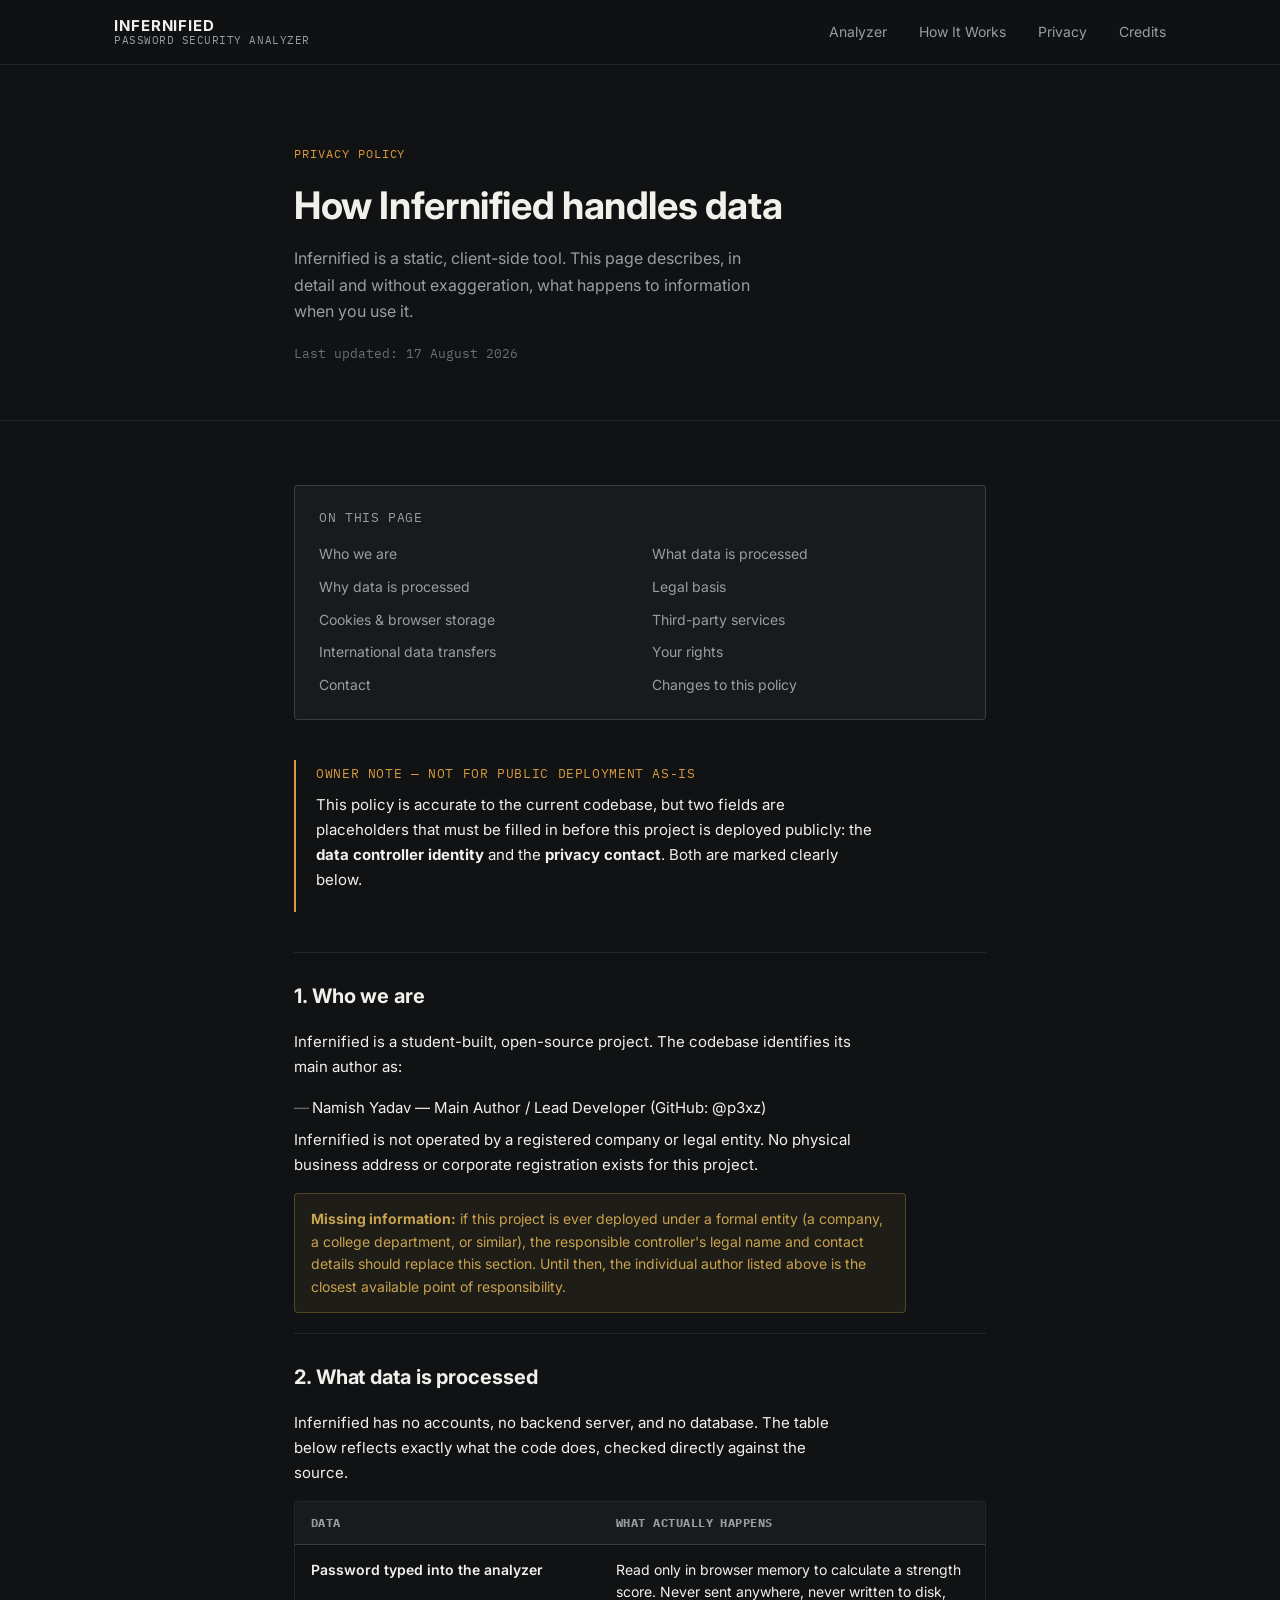
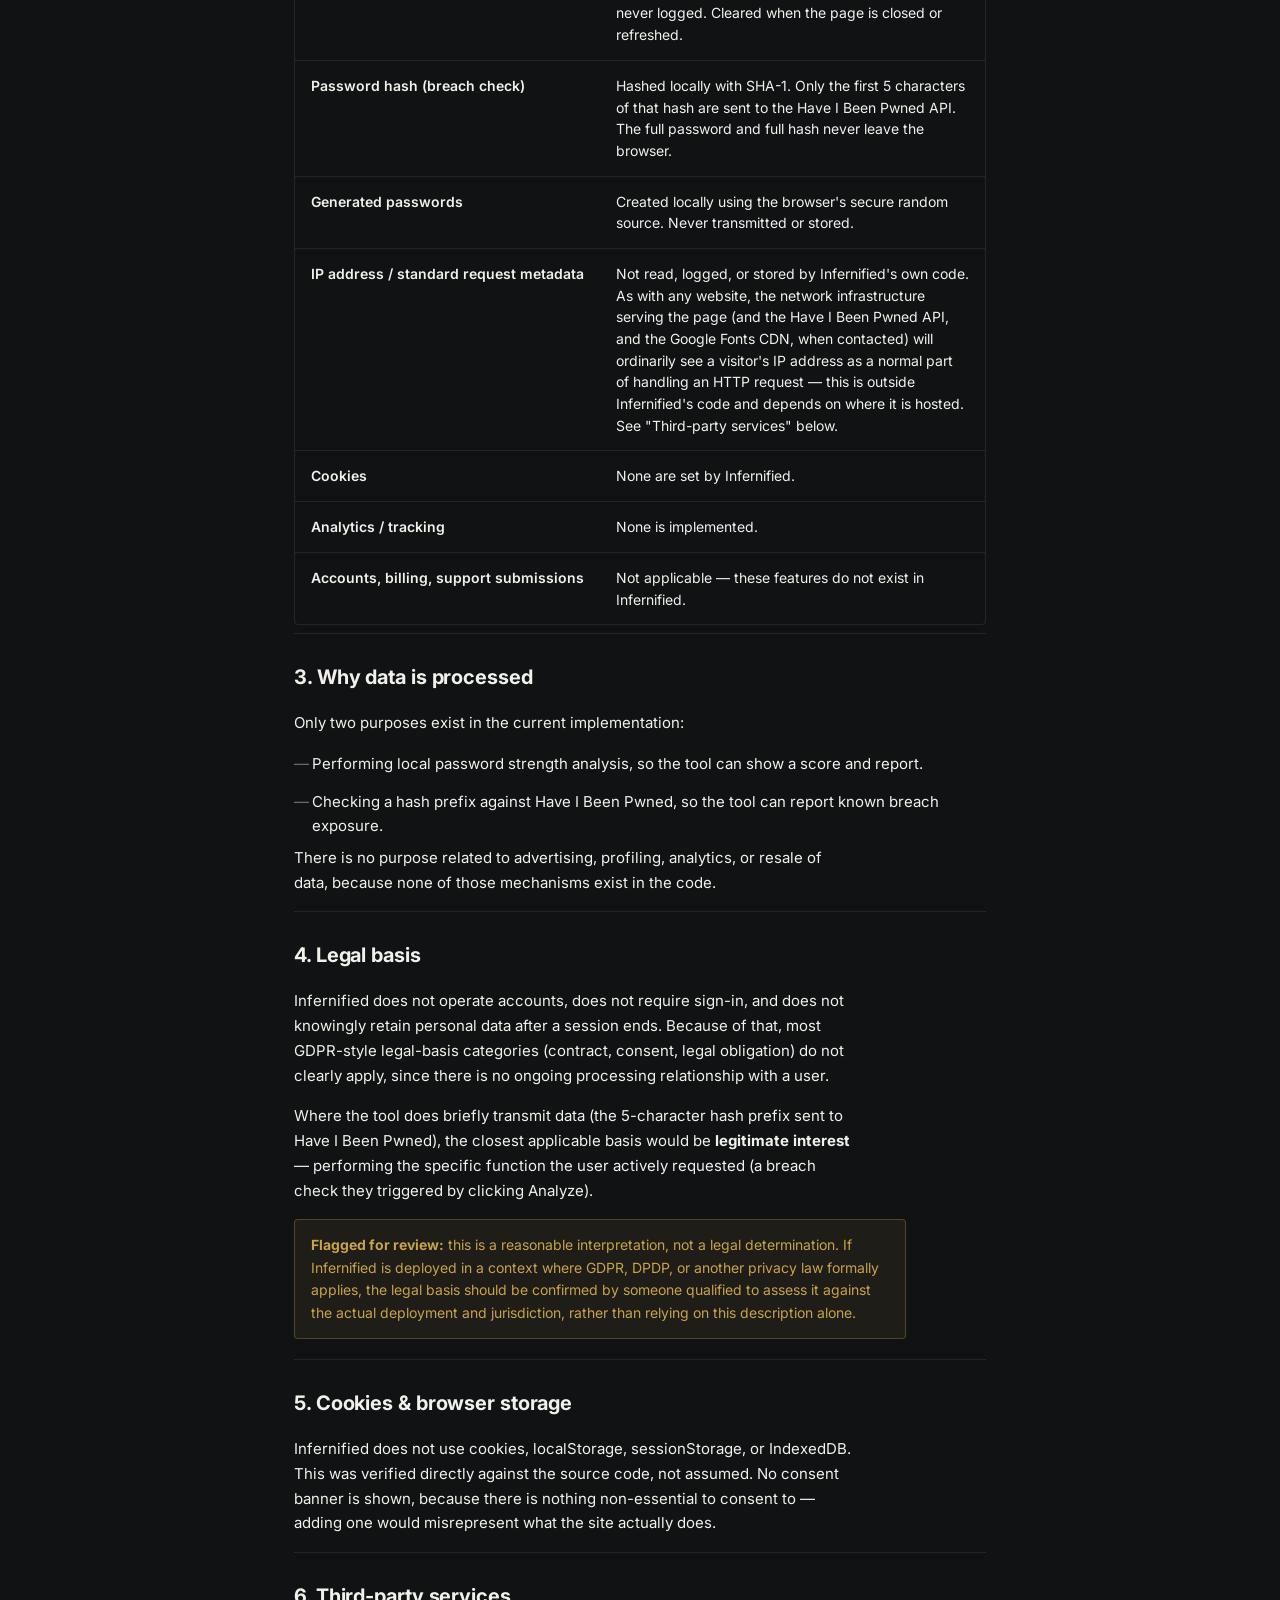
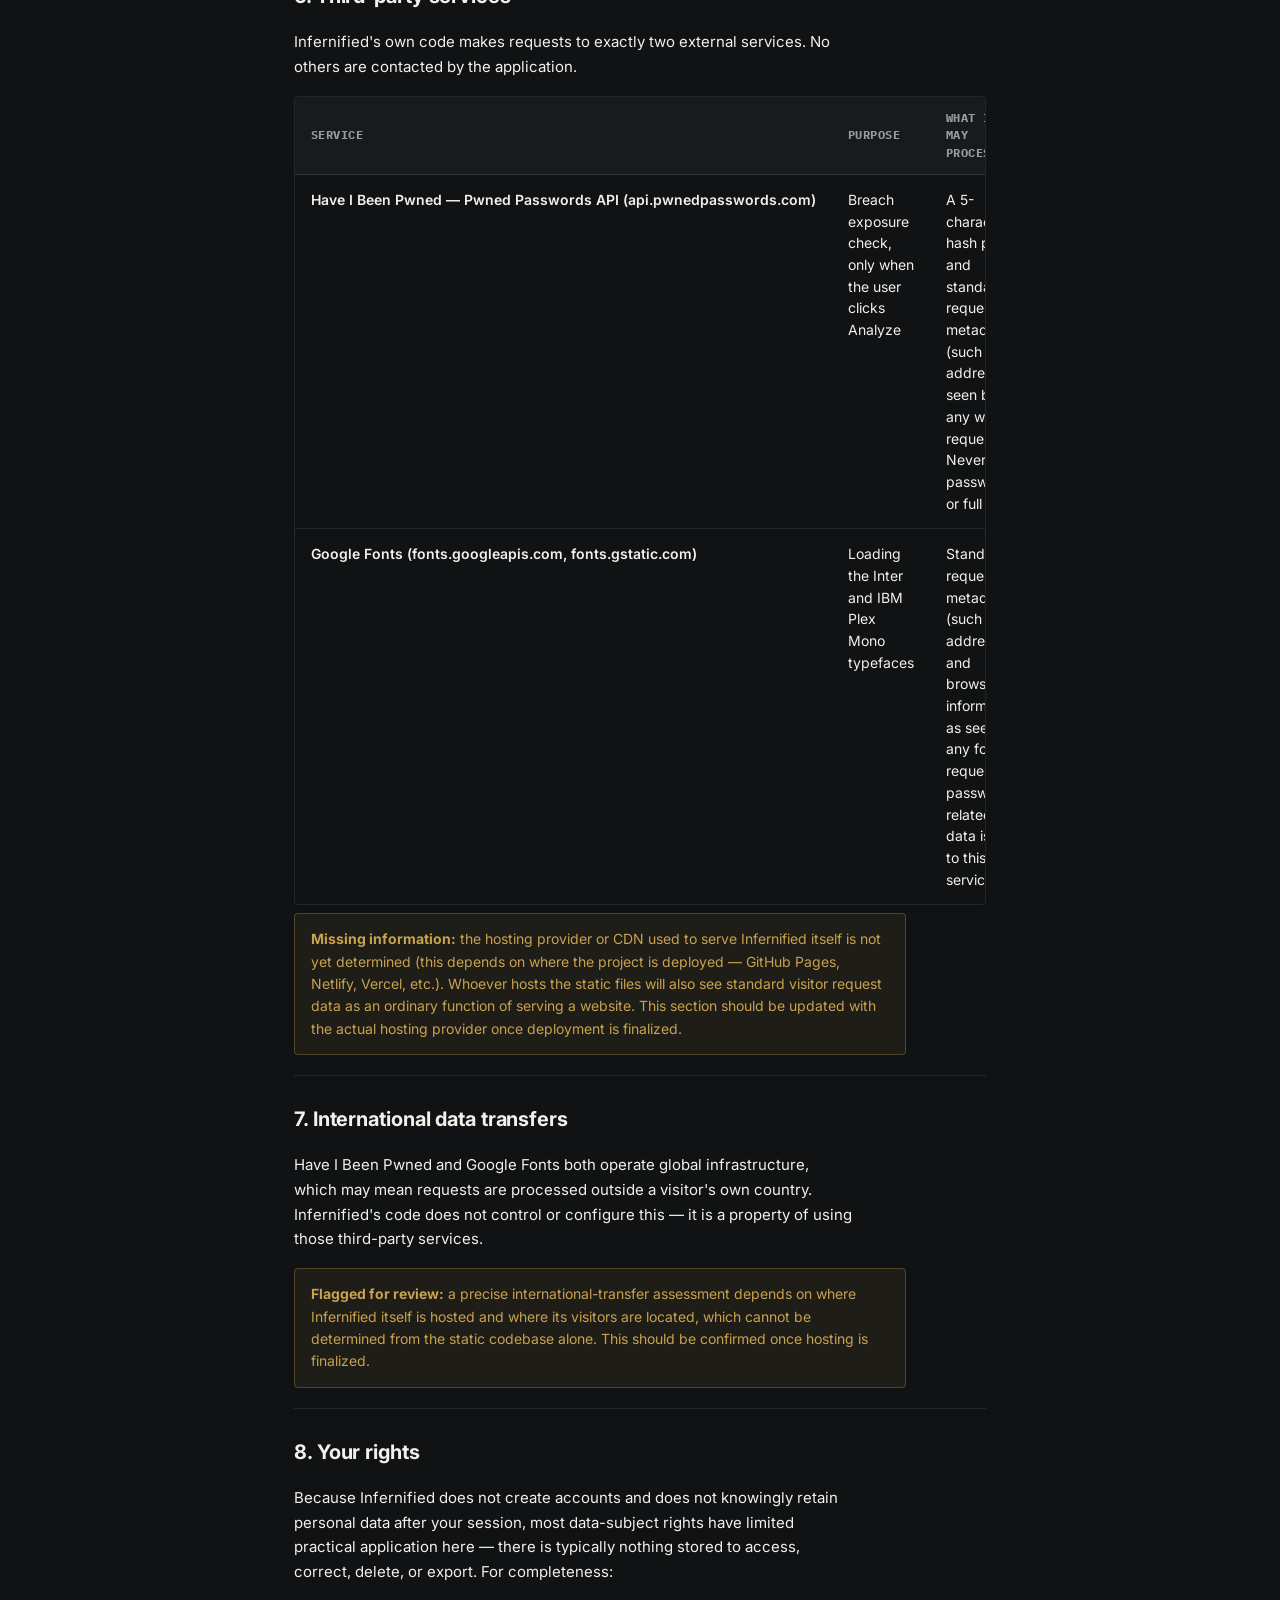
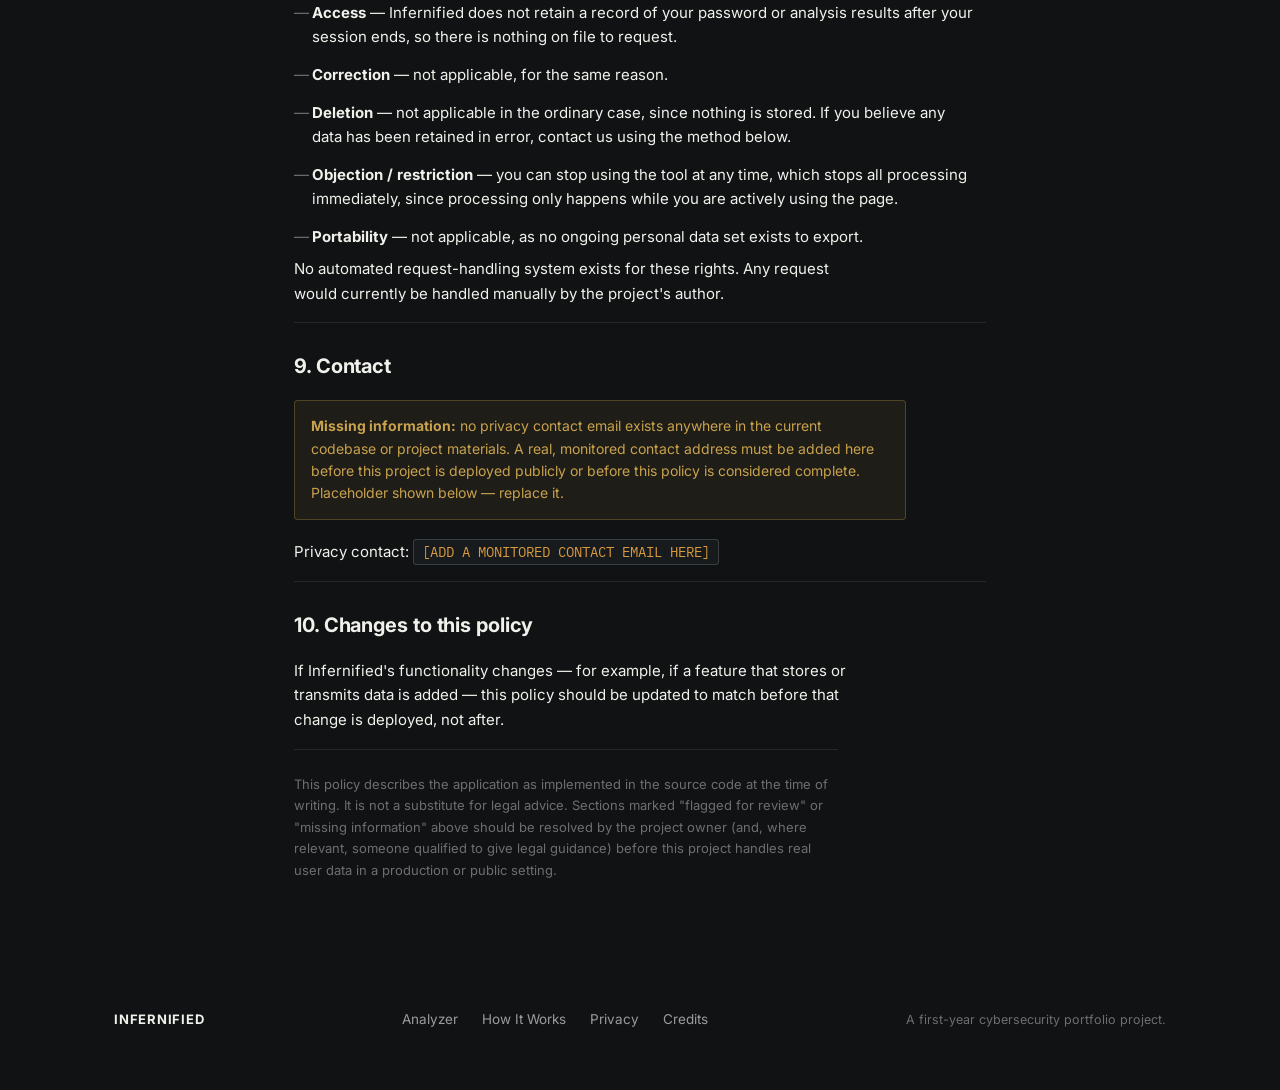
==== privacy.html @ 9aa8f31f "first commit" ====
<!DOCTYPE html>
<html lang="en">
<head>
<meta charset="UTF-8" />
<meta name="viewport" content="width=device-width, initial-scale=1.0" />
<title>Privacy Policy of Infernified</title>
<meta name="description" content="Infernified's privacy policy: what data is processed, what isn't, and why." />
<link rel="preconnect" href="https://fonts.googleapis.com">
<link rel="preconnect" href="https://fonts.gstatic.com" crossorigin>
<link href="https://fonts.googleapis.com/css2?family=Inter:wght@400;500;600;700&family=IBM+Plex+Mono:wght@400;500;600&display=swap" rel="stylesheet">
<link rel="stylesheet" href="style.css" />
</head>
<body>

<a class="skip-link" href="#policy-main">Skip to content</a>

<header class="site-header">
  <div class="header-inner">
    <a href="index.html" class="wordmark">
      <span class="wordmark-name">INFERNIFIED</span>
      <span class="wordmark-label">Password Security Analyzer</span>
    </a>
    <nav class="main-nav" aria-label="Primary">
      <a href="index.html#analyzer">Analyzer</a>
      <a href="index.html#how-it-works">How It Works</a>
      <a href="privacy.html" aria-current="page">Privacy</a>
      <a href="index.html#credits">Credits</a>
    </nav>
    <button class="nav-toggle" id="navToggle" aria-expanded="false" aria-controls="mobileNav" aria-label="Open menu">
      <span></span><span></span><span></span>
    </button>
  </div>
  <nav class="mobile-nav" id="mobileNav" aria-label="Primary mobile">
    <a href="index.html#analyzer">Analyzer</a>
    <a href="index.html#how-it-works">How It Works</a>
    <a href="privacy.html" aria-current="page">Privacy</a>
    <a href="index.html#credits">Credits</a>
  </nav>
</header>

<main id="policy-main">

  <section class="policy-hero">
    <div class="policy-inner">
      <p class="eyebrow">Privacy Policy</p>
      <h1 class="policy-title">How Infernified handles data</h1>
      <p class="hero-sub">
        Infernified is a static, client-side tool. This page describes, in detail
        and without exaggeration, what happens to information when you use it.
      </p>
      <p class="policy-updated">Last updated: <span id="lastUpdated">17 August 2026</span></p>
    </div>
  </section>

  <section class="policy-section">
    <div class="policy-inner">

      <nav class="policy-toc" aria-label="On this page">
        <p class="report-label">On this page</p>
        <ol>
          <li><a href="#who-we-are">Who we are</a></li>
          <li><a href="#what-data">What data is processed</a></li>
          <li><a href="#why">Why data is processed</a></li>
          <li><a href="#legal-basis">Legal basis</a></li>
          <li><a href="#storage">Cookies &amp; browser storage</a></li>
          <li><a href="#third-parties">Third-party services</a></li>
          <li><a href="#transfers">International data transfers</a></li>
          <li><a href="#rights">Your rights</a></li>
          <li><a href="#contact">Contact</a></li>
          <li><a href="#changes">Changes to this policy</a></li>
        </ol>
      </nav>

      <div class="policy-flag">
        <p class="report-label">Owner note — not for public deployment as-is</p>
        <p class="report-text">
          This policy is accurate to the current codebase, but two fields are
          placeholders that must be filled in before this project is deployed
          publicly: the <strong>data controller identity</strong> and the
          <strong>privacy contact</strong>. Both are marked clearly below.
        </p>
      </div>

      <hr class="divider" />

      <h2 id="who-we-are">1. Who we are</h2>
      <p class="report-text">
        Infernified is a student-built, open-source project. The codebase
        identifies its main author as:
      </p>
      <ul class="privacy-list">
        <li>Namish Yadav — Main Author / Lead Developer (GitHub: <a href="https://github.com/p3xz" target="_blank" rel="noopener noreferrer">@p3xz</a>)</li>
      </ul>
      <p class="report-text">
        Infernified is not operated by a registered company or legal entity.
        No physical business address or corporate registration exists for this
        project.
      </p>
      <p class="policy-placeholder">
        <strong>Missing information:</strong> if this project is ever deployed
        under a formal entity (a company, a college department, or similar),
        the responsible controller's legal name and contact details should
        replace this section. Until then, the individual author listed above
        is the closest available point of responsibility.
      </p>

      <hr class="divider" />

      <h2 id="what-data">2. What data is processed</h2>
      <p class="report-text">
        Infernified has no accounts, no backend server, and no database. The
        table below reflects exactly what the code does, checked directly
        against the source.
      </p>

      <div class="policy-table-wrap">
        <table class="policy-table">
          <thead>
            <tr>
              <th>Data</th>
              <th>What actually happens</th>
            </tr>
          </thead>
          <tbody>
            <tr>
              <td>Password typed into the analyzer</td>
              <td>Read only in browser memory to calculate a strength score. Never sent anywhere, never written to disk, never logged. Cleared when the page is closed or refreshed.</td>
            </tr>
            <tr>
              <td>Password hash (breach check)</td>
              <td>Hashed locally with SHA-1. Only the first 5 characters of that hash are sent to the Have I Been Pwned API. The full password and full hash never leave the browser.</td>
            </tr>
            <tr>
              <td>Generated passwords</td>
              <td>Created locally using the browser's secure random source. Never transmitted or stored.</td>
            </tr>
            <tr>
              <td>IP address / standard request metadata</td>
              <td>Not read, logged, or stored by Infernified's own code. As with any website, the network infrastructure serving the page (and the Have I Been Pwned API, and the Google Fonts CDN, when contacted) will ordinarily see a visitor's IP address as a normal part of handling an HTTP request — this is outside Infernified's code and depends on where it is hosted. See "Third-party services" below.</td>
            </tr>
            <tr>
              <td>Cookies</td>
              <td>None are set by Infernified.</td>
            </tr>
            <tr>
              <td>Analytics / tracking</td>
              <td>None is implemented.</td>
            </tr>
            <tr>
              <td>Accounts, billing, support submissions</td>
              <td>Not applicable — these features do not exist in Infernified.</td>
            </tr>
          </tbody>
        </table>
      </div>

      <hr class="divider" />

      <h2 id="why">3. Why data is processed</h2>
      <p class="report-text">
        Only two purposes exist in the current implementation:
      </p>
      <ul class="privacy-list">
        <li>Performing local password strength analysis, so the tool can show a score and report.</li>
        <li>Checking a hash prefix against Have I Been Pwned, so the tool can report known breach exposure.</li>
      </ul>
      <p class="report-text">
        There is no purpose related to advertising, profiling, analytics, or
        resale of data, because none of those mechanisms exist in the code.
      </p>

      <hr class="divider" />

      <h2 id="legal-basis">4. Legal basis</h2>
      <p class="report-text">
        Infernified does not operate accounts, does not require sign-in, and
        does not knowingly retain personal data after a session ends. Because
        of that, most GDPR-style legal-basis categories (contract, consent,
        legal obligation) do not clearly apply, since there is no ongoing
        processing relationship with a user.
      </p>
      <p class="report-text">
        Where the tool does briefly transmit data (the 5-character hash
        prefix sent to Have I Been Pwned), the closest applicable basis would
        be <strong>legitimate interest</strong> — performing the specific
        function the user actively requested (a breach check they triggered
        by clicking Analyze).
      </p>
      <p class="policy-placeholder">
        <strong>Flagged for review:</strong> this is a reasonable
        interpretation, not a legal determination. If Infernified is deployed
        in a context where GDPR, DPDP, or another privacy law formally
        applies, the legal basis should be confirmed by someone qualified to
        assess it against the actual deployment and jurisdiction, rather than
        relying on this description alone.
      </p>

      <hr class="divider" />

      <h2 id="storage">5. Cookies &amp; browser storage</h2>
      <p class="report-text">
        Infernified does not use cookies, localStorage, sessionStorage, or
        IndexedDB. This was verified directly against the source code, not
        assumed. No consent banner is shown, because there is nothing
        non-essential to consent to — adding one would misrepresent what the
        site actually does.
      </p>

      <hr class="divider" />

      <h2 id="third-parties">6. Third-party services</h2>
      <p class="report-text">
        Infernified's own code makes requests to exactly two external
        services. No others are contacted by the application.
      </p>

      <div class="policy-table-wrap">
        <table class="policy-table">
          <thead>
            <tr>
              <th>Service</th>
              <th>Purpose</th>
              <th>What it may process</th>
            </tr>
          </thead>
          <tbody>
            <tr>
              <td>Have I Been Pwned — Pwned Passwords API (api.pwnedpasswords.com)</td>
              <td>Breach exposure check, only when the user clicks Analyze</td>
              <td>A 5-character hash prefix, and standard request metadata (such as IP address) as seen by any web request. Never the password or full hash.</td>
            </tr>
            <tr>
              <td>Google Fonts (fonts.googleapis.com, fonts.gstatic.com)</td>
              <td>Loading the Inter and IBM Plex Mono typefaces</td>
              <td>Standard request metadata (such as IP address and browser information) as seen by any font file request. No password-related data is sent to this service.</td>
            </tr>
          </tbody>
        </table>
      </div>

      <p class="policy-placeholder">
        <strong>Missing information:</strong> the hosting provider or CDN used
        to serve Infernified itself is not yet determined (this depends on
        where the project is deployed — GitHub Pages, Netlify, Vercel, etc.).
        Whoever hosts the static files will also see standard visitor request
        data as an ordinary function of serving a website. This section
        should be updated with the actual hosting provider once deployment is
        finalized.
      </p>

      <hr class="divider" />

      <h2 id="transfers">7. International data transfers</h2>
      <p class="report-text">
        Have I Been Pwned and Google Fonts both operate global infrastructure,
        which may mean requests are processed outside a visitor's own
        country. Infernified's code does not control or configure this — it
        is a property of using those third-party services.
      </p>
      <p class="policy-placeholder">
        <strong>Flagged for review:</strong> a precise international-transfer
        assessment depends on where Infernified itself is hosted and where
        its visitors are located, which cannot be determined from the static
        codebase alone. This should be confirmed once hosting is finalized.
      </p>

      <hr class="divider" />

      <h2 id="rights">8. Your rights</h2>
      <p class="report-text">
        Because Infernified does not create accounts and does not knowingly
        retain personal data after your session, most data-subject rights
        have limited practical application here — there is typically nothing
        stored to access, correct, delete, or export. For completeness:
      </p>
      <ul class="privacy-list">
        <li><strong>Access</strong> — Infernified does not retain a record of your password or analysis results after your session ends, so there is nothing on file to request.</li>
        <li><strong>Correction</strong> — not applicable, for the same reason.</li>
        <li><strong>Deletion</strong> — not applicable in the ordinary case, since nothing is stored. If you believe any data has been retained in error, contact us using the method below.</li>
        <li><strong>Objection / restriction</strong> — you can stop using the tool at any time, which stops all processing immediately, since processing only happens while you are actively using the page.</li>
        <li><strong>Portability</strong> — not applicable, as no ongoing personal data set exists to export.</li>
      </ul>
      <p class="report-text">
        No automated request-handling system exists for these rights. Any
        request would currently be handled manually by the project's author.
      </p>

      <hr class="divider" />

      <h2 id="contact">9. Contact</h2>
      <p class="policy-placeholder">
        <strong>Missing information:</strong> no privacy contact email exists
        anywhere in the current codebase or project materials. A real,
        monitored contact address must be added here before this project is
        deployed publicly or before this policy is considered complete.
        Placeholder shown below — replace it.
      </p>
      <p class="report-text policy-contact-placeholder">
        Privacy contact: <code>[ADD A MONITORED CONTACT EMAIL HERE]</code>
      </p>

      <hr class="divider" />

      <h2 id="changes">10. Changes to this policy</h2>
      <p class="report-text">
        If Infernified's functionality changes — for example, if a feature
        that stores or transmits data is added — this policy should be
        updated to match before that change is deployed, not after.
      </p>

      <p class="disclaimer">
        This policy describes the application as implemented in the source
        code at the time of writing. It is not a substitute for legal advice.
        Sections marked "flagged for review" or "missing information" above
        should be resolved by the project owner (and, where relevant, someone
        qualified to give legal guidance) before this project handles real
        user data in a production or public setting.
      </p>

    </div>
  </section>

</main>

<footer class="site-footer">
  <div class="footer-inner">
    <span class="wordmark-name wordmark-name--small">INFERNIFIED</span>
    <nav class="footer-nav" aria-label="Footer">
      <a href="index.html#analyzer">Analyzer</a>
      <a href="index.html#how-it-works">How It Works</a>
      <a href="privacy.html">Privacy</a>
      <a href="index.html#credits">Credits</a>
    </nav>
    <p class="footer-note">A first-year cybersecurity portfolio project.</p>
  </div>
</footer>

<script>
  // Mobile nav toggle only — privacy.html doesn't use the analyzer/generator logic.
  (function () {
    var navToggle = document.getElementById('navToggle');
    var mobileNav = document.getElementById('mobileNav');
    if (!navToggle || !mobileNav) return;

    navToggle.addEventListener('click', function () {
      var isOpen = mobileNav.classList.toggle('open');
      navToggle.setAttribute('aria-expanded', String(isOpen));
    });

    mobileNav.querySelectorAll('a').forEach(function (link) {
      link.addEventListener('click', function () {
        mobileNav.classList.remove('open');
        navToggle.setAttribute('aria-expanded', 'false');
      });
    });
  }());
</script>
</body>
</html>
---- style.css ----
/* ==========================================================
   INFERNIFIED — Design Tokens
   ========================================================== */

:root {
  --bg: #101214;
  --surface: #181B1E;
  --surface-raised: #1D2023;
  --text-primary: #F1F1EC;
  --text-secondary: #9A9D9F;
  --text-tertiary: #6C6F71;
  --accent: #D99A3D;
  --accent-blue: #5D7FA3;
  --border: rgba(241, 241, 236, 0.09);
  --border-strong: rgba(241, 241, 236, 0.16);

  --state-danger: #C4674B;
  --state-caution: #C9A24D;
  --state-neutral: #7C9A87;

  --font-ui: 'Inter', -apple-system, BlinkMacSystemFont, 'Segoe UI', sans-serif;
  --font-mono: 'IBM Plex Mono', 'SFMono-Regular', Consolas, monospace;

  --max-width: 1180px;
  --edge: clamp(20px, 5vw, 64px);

  --ease: cubic-bezier(0.2, 0.6, 0.2, 1);
}

@media (prefers-reduced-motion: reduce) {
  * {
    animation-duration: 0.001ms !important;
    animation-iteration-count: 1 !important;
    transition-duration: 0.001ms !important;
    scroll-behavior: auto !important;
  }
}

/* ==========================================================
   Reset
   ========================================================== */

*, *::before, *::after { box-sizing: border-box; }

html {
  scroll-behavior: smooth;
  scroll-padding-top: 88px;
}

body {
  margin: 0;
  background: var(--bg);
  color: var(--text-primary);
  font-family: var(--font-ui);
  font-size: 16px;
  line-height: 1.55;
  -webkit-font-smoothing: antialiased;
  text-rendering: optimizeLegibility;
}

img { max-width: 100%; display: block; }
a { color: inherit; text-decoration: none; }
button { font-family: inherit; cursor: pointer; }
input { font-family: inherit; }
ul, ol, dl { margin: 0; padding: 0; }
h1, h2, h3, p { margin: 0; }

.visually-hidden {
  position: absolute;
  width: 1px; height: 1px;
  padding: 0; margin: -1px;
  overflow: hidden;
  clip: rect(0,0,0,0);
  white-space: nowrap; border: 0;
}

.skip-link {
  position: absolute;
  top: -48px; left: 12px;
  background: var(--accent);
  color: #101214;
  padding: 10px 16px;
  border-radius: 4px;
  font-weight: 600;
  z-index: 200;
  transition: top 0.2s var(--ease);
}
.skip-link:focus { top: 12px; }

:focus-visible {
  outline: 2px solid var(--accent);
  outline-offset: 3px;
  border-radius: 2px;
}

/* ==========================================================
   Header
   ========================================================== */

.site-header {
  position: sticky;
  top: 0;
  z-index: 100;
  background: rgba(16, 18, 20, 0.88);
  backdrop-filter: blur(10px);
  border-bottom: 1px solid var(--border);
}

.header-inner {
  max-width: var(--max-width);
  margin: 0 auto;
  padding: 18px var(--edge);
  display: flex;
  align-items: center;
  justify-content: space-between;
  gap: 24px;
}

.wordmark {
  display: flex;
  flex-direction: column;
  gap: 2px;
  line-height: 1;
}

.wordmark-name {
  font-size: 15px;
  font-weight: 700;
  letter-spacing: 0.06em;
}

.wordmark-name--small { font-size: 13px; }

.wordmark-label {
  font-family: var(--font-mono);
  font-size: 10.5px;
  letter-spacing: 0.05em;
  color: var(--text-secondary);
  text-transform: uppercase;
}

.main-nav {
  display: flex;
  gap: 32px;
}

.main-nav a {
  font-size: 14px;
  color: var(--text-secondary);
  transition: color 0.15s var(--ease);
}

.main-nav a:hover,
.main-nav a:focus-visible { color: var(--text-primary); }

.nav-toggle {
  display: none;
  flex-direction: column;
  gap: 5px;
  background: none;
  border: none;
  padding: 8px;
}

.nav-toggle span {
  width: 20px; height: 1.5px;
  background: var(--text-primary);
  display: block;
}

.mobile-nav {
  display: none;
  flex-direction: column;
  padding: 8px var(--edge) 20px;
  border-top: 1px solid var(--border);
}

.mobile-nav a {
  padding: 12px 0;
  font-size: 15px;
  color: var(--text-secondary);
  border-bottom: 1px solid var(--border);
}

.mobile-nav.open { display: flex; }

/* ==========================================================
   Hero
   ========================================================== */

.hero {
  padding: clamp(48px, 8vw, 96px) 0 clamp(56px, 8vw, 96px);
  border-bottom: 1px solid var(--border);
}

.hero-inner {
  max-width: var(--max-width);
  margin: 0 auto;
  padding: 0 var(--edge);
  display: grid;
  grid-template-columns: minmax(0, 1.05fr) minmax(280px, 0.75fr);
  gap: clamp(40px, 6vw, 96px);
  align-items: start;
}

.eyebrow {
  font-family: var(--font-mono);
  font-size: 12px;
  letter-spacing: 0.08em;
  text-transform: uppercase;
  color: var(--accent);
  margin-bottom: 20px;
}

.hero-left h1 {
  font-size: clamp(30px, 4vw, 44px);
  font-weight: 700;
  line-height: 1.14;
  letter-spacing: -0.01em;
  max-width: 16ch;
}

.hero-sub {
  margin-top: 18px;
  color: var(--text-secondary);
  font-size: 16px;
  max-width: 46ch;
  line-height: 1.65;
}

.analyzer-form {
  margin-top: 36px;
  max-width: 480px;
}

.password-field {
  display: flex;
  align-items: center;
  border: 1px solid var(--border-strong);
  background: var(--surface);
  border-radius: 4px;
  transition: border-color 0.15s var(--ease);
}

.password-field:focus-within {
  border-color: var(--accent);
}

.password-field input {
  flex: 1;
  min-width: 0;
  background: transparent;
  border: none;
  color: var(--text-primary);
  font-size: 15px;
  padding: 14px 14px;
  outline: none;
}

.password-field input::placeholder { color: var(--text-tertiary); }

.icon-btn {
  background: none;
  border: none;
  color: var(--text-secondary);
  padding: 10px 14px;
  display: flex;
  align-items: center;
  transition: color 0.15s var(--ease);
}

.icon-btn:hover { color: var(--text-primary); }
.icon-btn svg { width: 19px; height: 19px; }

.form-actions {
  display: flex;
  gap: 12px;
  margin-top: 16px;
}

.btn-primary {
  background: var(--accent);
  color: #16130A;
  border: none;
  font-weight: 600;
  font-size: 14.5px;
  padding: 12px 26px;
  border-radius: 4px;
  transition: filter 0.15s var(--ease), transform 0.1s var(--ease);
}

.btn-primary:hover { filter: brightness(1.08); }
.btn-primary:active { transform: translateY(1px); }

.btn-ghost {
  background: transparent;
  color: var(--text-secondary);
  border: 1px solid var(--border-strong);
  font-size: 14.5px;
  padding: 12px 22px;
  border-radius: 4px;
  transition: border-color 0.15s var(--ease), color 0.15s var(--ease);
}

.btn-ghost:hover { border-color: var(--text-secondary); color: var(--text-primary); }

.local-note {
  margin-top: 18px;
  font-size: 13px;
  color: var(--text-tertiary);
  line-height: 1.6;
  max-width: 42ch;
}

/* ---- Score panel ---- */

.hero-right { padding-top: 4px; }

.score-panel {
  border-left: 1px solid var(--border-strong);
  padding-left: clamp(24px, 3vw, 40px);
}

.score-label {
  font-family: var(--font-mono);
  font-size: 12px;
  letter-spacing: 0.08em;
  text-transform: uppercase;
  color: var(--text-secondary);
}

.score-value-row {
  display: flex;
  align-items: baseline;
  gap: 8px;
  margin-top: 14px;
}

.score-value {
  font-family: var(--font-mono);
  font-size: clamp(64px, 9vw, 96px);
  font-weight: 600;
  line-height: 1;
  letter-spacing: -0.02em;
  transition: color 0.25s var(--ease);
}

.score-max {
  font-family: var(--font-mono);
  font-size: 20px;
  color: var(--text-tertiary);
}

.score-classification {
  margin-top: 10px;
  font-size: 17px;
  font-weight: 600;
  letter-spacing: 0.01em;
}

.score-track {
  margin-top: 22px;
  height: 2px;
  background: var(--border);
  position: relative;
  overflow: hidden;
}

.score-fill {
  height: 100%;
  width: 0%;
  background: var(--accent);
  transition: width 0.4s var(--ease), background-color 0.3s var(--ease);
}

.score-footnote {
  margin-top: 14px;
  font-size: 12.5px;
  color: var(--text-tertiary);
}

/* score state colors */
.score-panel[data-state="very-weak"] .score-value,
.score-panel[data-state="weak"] .score-value { color: var(--state-danger); }
.score-panel[data-state="very-weak"] .score-fill,
.score-panel[data-state="weak"] .score-fill { background: var(--state-danger); }

.score-panel[data-state="moderate"] .score-value { color: var(--state-caution); }
.score-panel[data-state="moderate"] .score-fill { background: var(--state-caution); }

.score-panel[data-state="strong"] .score-value,
.score-panel[data-state="very-strong"] .score-value { color: var(--text-primary); }
.score-panel[data-state="strong"] .score-fill,
.score-panel[data-state="very-strong"] .score-fill { background: var(--accent); }

/* ==========================================================
   Shared section layout
   ========================================================== */

.report-section,
.generator-section,
.how-section,
.privacy-section,
.credits-section {
  border-bottom: 1px solid var(--border);
}

.report-inner,
.generator-inner,
.how-inner,
.privacy-inner,
.credits-inner {
  max-width: var(--max-width);
  margin: 0 auto;
  padding: clamp(48px, 6vw, 72px) var(--edge);
}

.section-eyebrow {
  font-family: var(--font-mono);
  font-size: 12px;
  letter-spacing: 0.08em;
  text-transform: uppercase;
  color: var(--text-secondary);
  margin-bottom: 18px;
}

.divider {
  border: none;
  border-top: 1px solid var(--border);
  margin: 0 0 28px;
}

.report-row { padding-bottom: 28px; }

.report-label {
  font-family: var(--font-mono);
  font-size: 12.5px;
  letter-spacing: 0.05em;
  text-transform: uppercase;
  color: var(--text-secondary);
  margin-bottom: 12px;
}

.report-summary-text {
  font-size: 16px;
  max-width: 60ch;
  color: var(--text-primary);
}

.report-text {
  font-size: 15px;
  color: var(--text-primary);
  max-width: 62ch;
  line-height: 1.65;
}

.report-text-sub {
  margin-top: 8px;
  font-size: 13.5px;
  color: var(--text-tertiary);
  max-width: 55ch;
}

.report-footnote {
  margin-top: 14px;
  font-size: 12.5px;
  color: var(--text-tertiary);
}

.report-status {
  font-size: 16px;
  font-weight: 600;
}

.report-status[data-status="found"] { color: var(--state-danger); }
.report-status[data-status="not-found"] { color: var(--text-primary); }
.report-status[data-status="unavailable"] { color: var(--state-caution); }

/* composition list */

.composition-list {
  display: grid;
  grid-template-columns: repeat(auto-fill, minmax(220px, 1fr));
  gap: 12px 32px;
}

.composition-list div {
  display: flex;
  justify-content: space-between;
  align-items: baseline;
  border-bottom: 1px solid var(--border);
  padding-bottom: 8px;
}

.composition-list dt {
  font-size: 14px;
  color: var(--text-secondary);
}

.composition-list dd {
  margin: 0;
  font-family: var(--font-mono);
  font-size: 14px;
  color: var(--text-primary);
}

.composition-list dd[data-present="true"] { color: var(--accent); }
.composition-list dd[data-present="false"] { color: var(--text-tertiary); }

/* ==========================================================
   Generator
   ========================================================== */

.generator-grid {
  display: grid;
  grid-template-columns: minmax(0, 1fr) minmax(0, 1fr);
  gap: clamp(32px, 5vw, 64px);
}

.control-row { margin-bottom: 22px; }

.control-row label {
  display: block;
  font-size: 13px;
  color: var(--text-secondary);
  margin-bottom: 10px;
  font-family: var(--font-mono);
  letter-spacing: 0.03em;
}

.length-control {
  display: flex;
  align-items: center;
  gap: 16px;
}

.length-control input[type="range"] {
  flex: 1;
  appearance: none;
  height: 2px;
  background: var(--border-strong);
  outline: none;
}

.length-control input[type="range"]::-webkit-slider-thumb {
  appearance: none;
  width: 14px; height: 14px;
  border-radius: 50%;
  background: var(--accent);
  cursor: pointer;
  border: none;
}

.length-control input[type="range"]::-moz-range-thumb {
  width: 14px; height: 14px;
  border-radius: 50%;
  background: var(--accent);
  cursor: pointer;
  border: none;
}

.length-control output {
  font-family: var(--font-mono);
  font-size: 15px;
  min-width: 2ch;
  text-align: right;
}

.control-row--checks {
  display: grid;
  grid-template-columns: 1fr 1fr;
  gap: 12px;
}

.checkbox {
  display: flex;
  align-items: center;
  gap: 10px;
  font-size: 14.5px;
  color: var(--text-primary);
  cursor: pointer;
}

.checkbox input {
  width: 16px; height: 16px;
  accent-color: var(--accent);
}

.generator-output { padding-top: 2px; }

.generated-row {
  display: flex;
  align-items: center;
  border: 1px solid var(--border-strong);
  background: var(--surface);
  border-radius: 4px;
}

.generated-row input {
  flex: 1;
  min-width: 0;
  background: transparent;
  border: none;
  color: var(--text-primary);
  font-family: var(--font-mono);
  font-size: 14.5px;
  padding: 14px;
  outline: none;
}

.generated-row input::placeholder {
  font-family: var(--font-ui);
  color: var(--text-tertiary);
}

.copy-feedback {
  margin-top: 10px;
  font-size: 13px;
  color: var(--accent);
  min-height: 18px;
}

/* ==========================================================
   How it works
   ========================================================== */

.how-grid {
  display: grid;
  grid-template-columns: minmax(0, 0.8fr) minmax(0, 1.2fr);
  gap: clamp(32px, 5vw, 64px);
  margin-bottom: 36px;
}

.how-label {
  font-family: var(--font-mono);
  font-size: 12.5px;
  letter-spacing: 0.05em;
  text-transform: uppercase;
  color: var(--accent-blue);
  margin-bottom: 12px;
}

.flow-list {
  list-style: none;
  counter-reset: flow;
  display: flex;
  flex-direction: column;
  gap: 10px;
}

.flow-list li {
  counter-increment: flow;
  font-size: 14.5px;
  color: var(--text-primary);
  padding-left: 28px;
  position: relative;
  line-height: 1.55;
}

.flow-list li::before {
  content: counter(flow);
  position: absolute;
  left: 0;
  top: 0.1em;
  font-family: var(--font-mono);
  font-size: 12px;
  color: var(--text-tertiary);
}

.how-explainer {
  display: grid;
  gap: 18px;
  padding-top: 8px;
  border-top: 1px solid var(--border);
}

.how-explainer p { padding-top: 18px; }
.how-explainer p:first-child { padding-top: 0; }

.how-explainer strong { color: var(--accent); font-weight: 600; }

/* ==========================================================
   Privacy
   ========================================================== */

.privacy-list {
  display: flex;
  flex-direction: column;
  gap: 14px;
  list-style: none;
  max-width: 68ch;
  margin-bottom: 36px;
}

.privacy-list li {
  font-size: 15px;
  line-height: 1.6;
  color: var(--text-primary);
  padding-left: 18px;
  position: relative;
}

.privacy-list li::before {
  content: '—';
  position: absolute;
  left: 0;
  color: var(--text-tertiary);
}

.disclaimer {
  font-size: 13px;
  color: var(--text-tertiary);
  max-width: 68ch;
  line-height: 1.65;
  border-top: 1px solid var(--border);
  padding-top: 24px;
}

.policy-link-out {
  margin-top: 20px;
}

.policy-link-out a {
  font-size: 14px;
  color: var(--accent);
  border-bottom: 1px solid transparent;
  transition: border-color 0.15s var(--ease);
}

.policy-link-out a:hover,
.policy-link-out a:focus-visible {
  border-color: var(--accent);
}

/* ==========================================================
   Credits
   ========================================================== */

.credits-built-by {
  font-family: var(--font-mono);
  font-size: 12px;
  letter-spacing: 0.05em;
  text-transform: uppercase;
  color: var(--text-tertiary);
  margin-bottom: 10px;
}

.credit-main { margin-bottom: 40px; }

.credit-name {
  font-size: 26px;
  font-weight: 700;
  letter-spacing: -0.01em;
}

.credit-name--co { font-size: 18px; font-weight: 600; }

.credit-role {
  margin-top: 6px;
  font-size: 14px;
  color: var(--text-secondary);
}

.credit-links {
  display: flex;
  gap: 24px;
  margin-top: 14px;
  flex-wrap: wrap;
}

.credit-links a {
  font-family: var(--font-mono);
  font-size: 13.5px;
  color: var(--accent);
  border-bottom: 1px solid transparent;
  transition: border-color 0.15s var(--ease);
}

.credit-links a:hover,
.credit-links a:focus-visible { border-color: var(--accent); }

.credits-with {
  font-family: var(--font-mono);
  font-size: 12px;
  letter-spacing: 0.05em;
  text-transform: uppercase;
  color: var(--text-tertiary);
  margin-bottom: 22px;
  border-top: 1px solid var(--border);
  padding-top: 32px;
}

.credit-co-list {
  display: grid;
  grid-template-columns: repeat(auto-fit, minmax(200px, 1fr));
  gap: 28px;
}

.credit-co a {
  display: inline-block;
  margin-top: 10px;
  font-family: var(--font-mono);
  font-size: 13px;
  color: var(--accent-blue);
}

.credit-pending {
  display: inline-block;
  margin-top: 10px;
  font-family: var(--font-mono);
  font-size: 13px;
  color: var(--text-tertiary);
}

/* ==========================================================
   Privacy policy page
   ========================================================== */

.policy-hero {
  border-bottom: 1px solid var(--border);
  padding: clamp(48px, 7vw, 80px) 0 clamp(36px, 5vw, 56px);
}

.policy-inner {
  max-width: 820px;
  margin: 0 auto;
  padding: 0 var(--edge);
}

.policy-title {
  font-size: clamp(28px, 4vw, 38px);
  font-weight: 700;
  line-height: 1.16;
  letter-spacing: -0.01em;
  max-width: 20ch;
}

.policy-updated {
  margin-top: 20px;
  font-family: var(--font-mono);
  font-size: 12.5px;
  color: var(--text-tertiary);
}

.policy-section .policy-inner {
  padding-top: clamp(40px, 6vw, 64px);
  padding-bottom: clamp(56px, 7vw, 88px);
}

.policy-toc {
  border: 1px solid var(--border-strong);
  background: var(--surface);
  border-radius: 4px;
  padding: 22px 24px;
  margin-bottom: 40px;
}

.policy-toc .report-label { margin-bottom: 14px; }

.policy-toc ol {
  list-style: none;
  display: grid;
  grid-template-columns: 1fr 1fr;
  gap: 8px 24px;
}

.policy-toc a {
  font-size: 14px;
  color: var(--text-secondary);
  transition: color 0.15s var(--ease);
}

.policy-toc a:hover,
.policy-toc a:focus-visible { color: var(--accent); }

.policy-flag {
  border-left: 2px solid var(--accent);
  padding: 4px 0 4px 20px;
  margin-bottom: 40px;
}

.policy-flag .report-label { color: var(--accent); margin-bottom: 10px; }

.policy-section h2 {
  font-size: 20px;
  font-weight: 700;
  letter-spacing: -0.005em;
  margin: 0 0 18px;
  scroll-margin-top: 96px;
}

.policy-section .report-text { margin-bottom: 16px; }
.policy-section .privacy-list { margin-bottom: 8px; }

.policy-placeholder {
  font-size: 14px;
  color: var(--state-caution);
  background: rgba(201, 162, 77, 0.08);
  border: 1px solid rgba(201, 162, 77, 0.3);
  border-radius: 4px;
  padding: 14px 16px;
  line-height: 1.6;
  max-width: 68ch;
  margin: 0 0 20px;
}

.policy-placeholder strong { color: var(--state-caution); }

.policy-contact-placeholder code {
  font-family: var(--font-mono);
  font-size: 14px;
  background: var(--surface);
  border: 1px solid var(--border-strong);
  padding: 3px 8px;
  border-radius: 3px;
  color: var(--accent);
}

.policy-table-wrap {
  overflow-x: auto;
  margin-bottom: 8px;
  border: 1px solid var(--border);
  border-radius: 4px;
}

.policy-table {
  width: 100%;
  border-collapse: collapse;
  font-size: 14px;
  min-width: 520px;
}

.policy-table th {
  text-align: left;
  font-family: var(--font-mono);
  font-size: 11.5px;
  letter-spacing: 0.04em;
  text-transform: uppercase;
  color: var(--text-secondary);
  background: var(--surface);
  padding: 12px 16px;
  border-bottom: 1px solid var(--border-strong);
}

.policy-table td {
  padding: 14px 16px;
  border-bottom: 1px solid var(--border);
  color: var(--text-primary);
  line-height: 1.55;
  vertical-align: top;
}

.policy-table tr:last-child td { border-bottom: none; }

.policy-table td:first-child {
  font-weight: 600;
  white-space: nowrap;
}

@media (max-width: 640px) {
  .policy-toc ol { grid-template-columns: 1fr; }
  .policy-table td:first-child { white-space: normal; }
}

/* ==========================================================
   Footer
   ========================================================== */

.site-footer { padding: 40px 0 60px; }

.footer-inner {
  max-width: var(--max-width);
  margin: 0 auto;
  padding: 0 var(--edge);
  display: flex;
  align-items: center;
  justify-content: space-between;
  flex-wrap: wrap;
  gap: 16px;
}

.footer-nav {
  display: flex;
  gap: 24px;
}

.footer-nav a {
  font-size: 13.5px;
  color: var(--text-secondary);
}

.footer-nav a:hover { color: var(--text-primary); }

.footer-note {
  font-size: 12.5px;
  color: var(--text-tertiary);
}

/* ==========================================================
   Responsive
   ========================================================== */

@media (max-width: 900px) {
  .hero-inner {
    grid-template-columns: 1fr;
  }

  .score-panel {
    border-left: none;
    border-top: 1px solid var(--border-strong);
    padding-left: 0;
    padding-top: 28px;
    margin-top: 8px;
  }

  .how-grid { grid-template-columns: 1fr; }
  .generator-grid { grid-template-columns: 1fr; }
}

@media (max-width: 640px) {
  .main-nav { display: none; }
  .nav-toggle { display: flex; }

  .control-row--checks { grid-template-columns: 1fr; }

  .composition-list { grid-template-columns: 1fr; }

  .footer-inner { flex-direction: column; align-items: flex-start; }
}
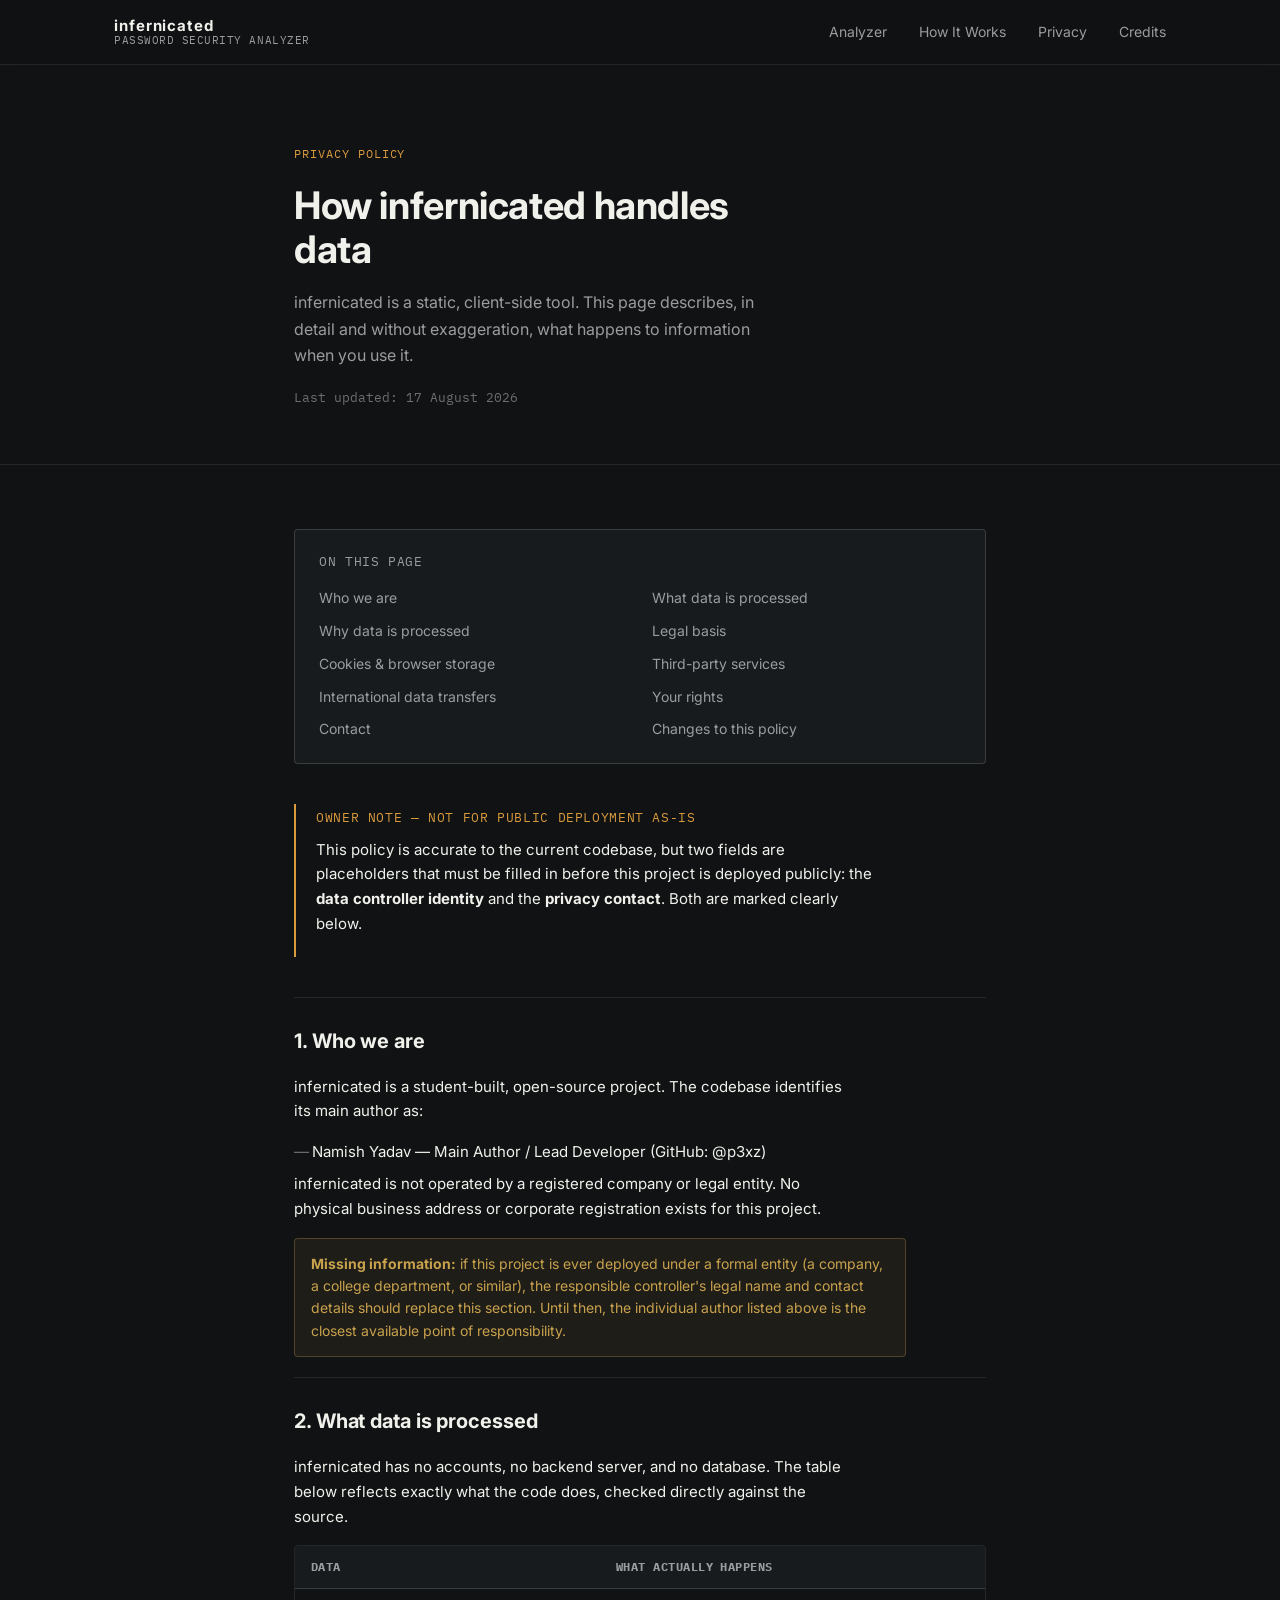
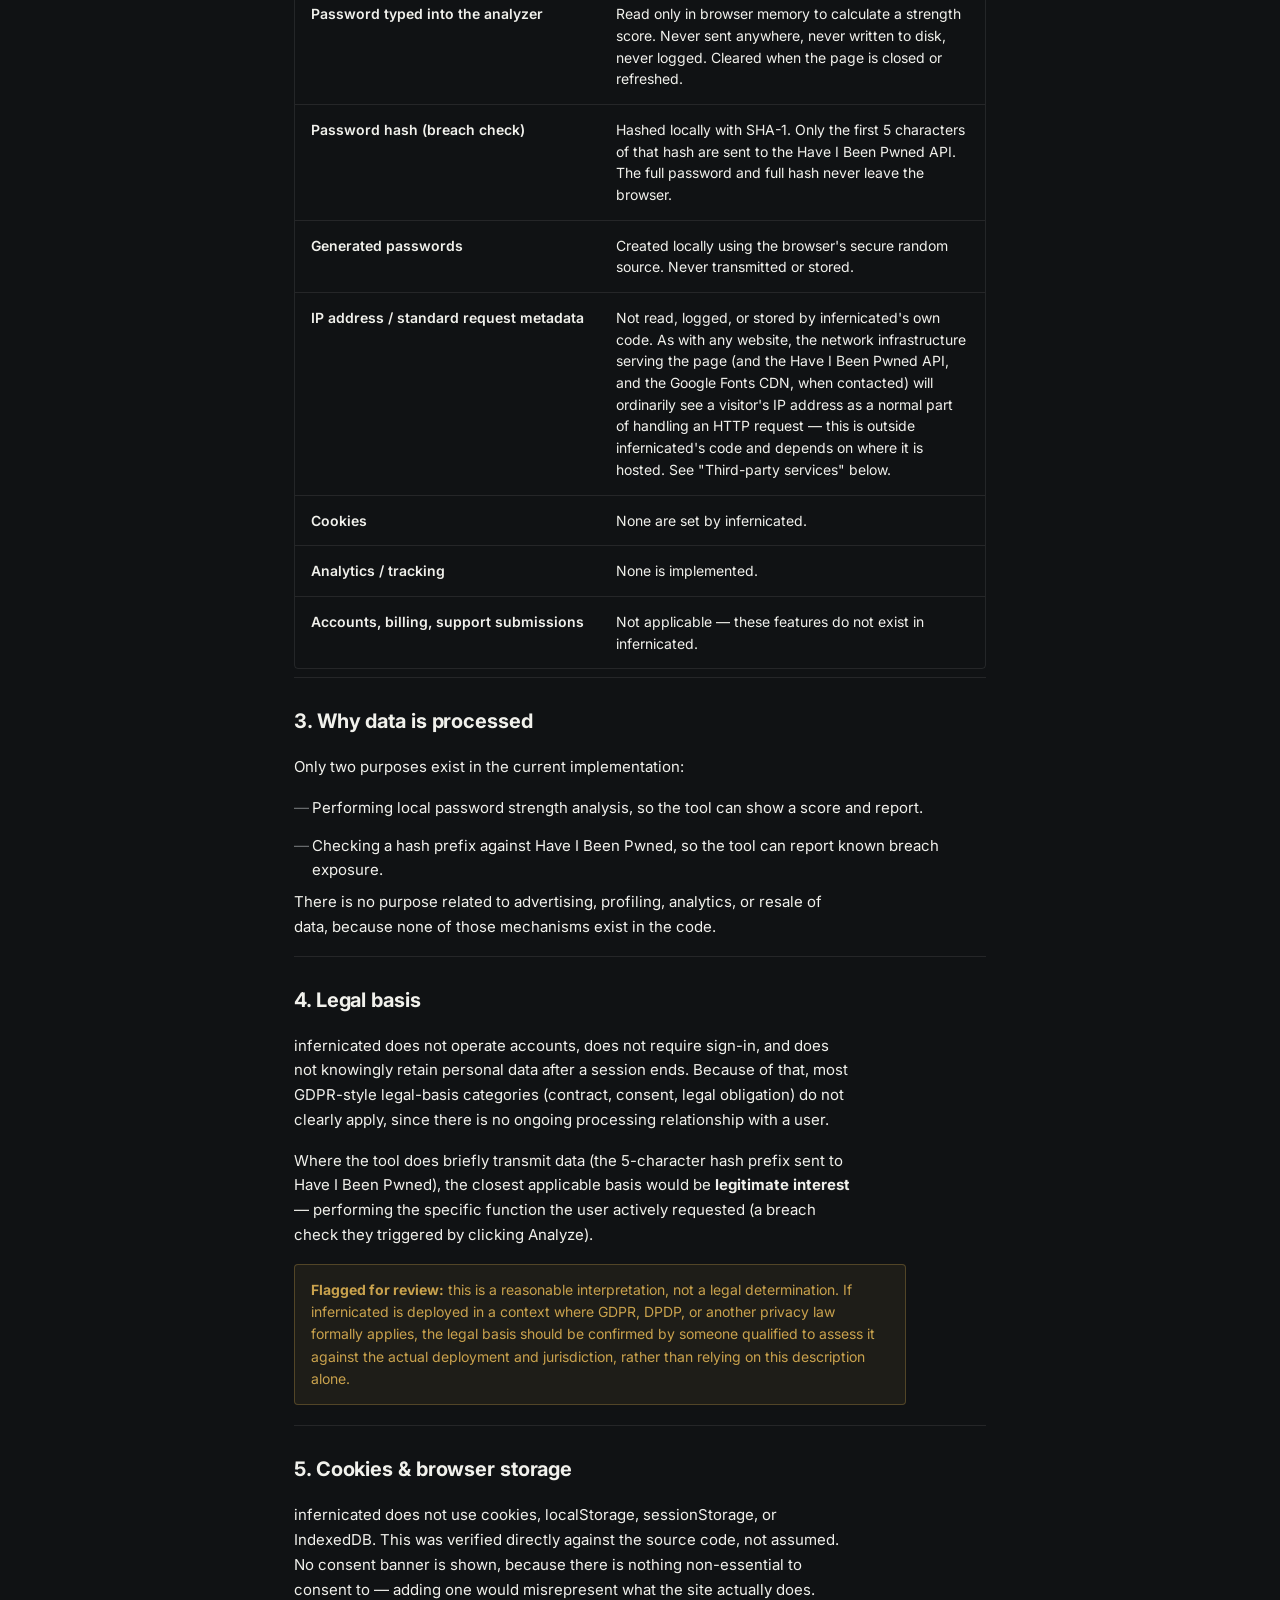
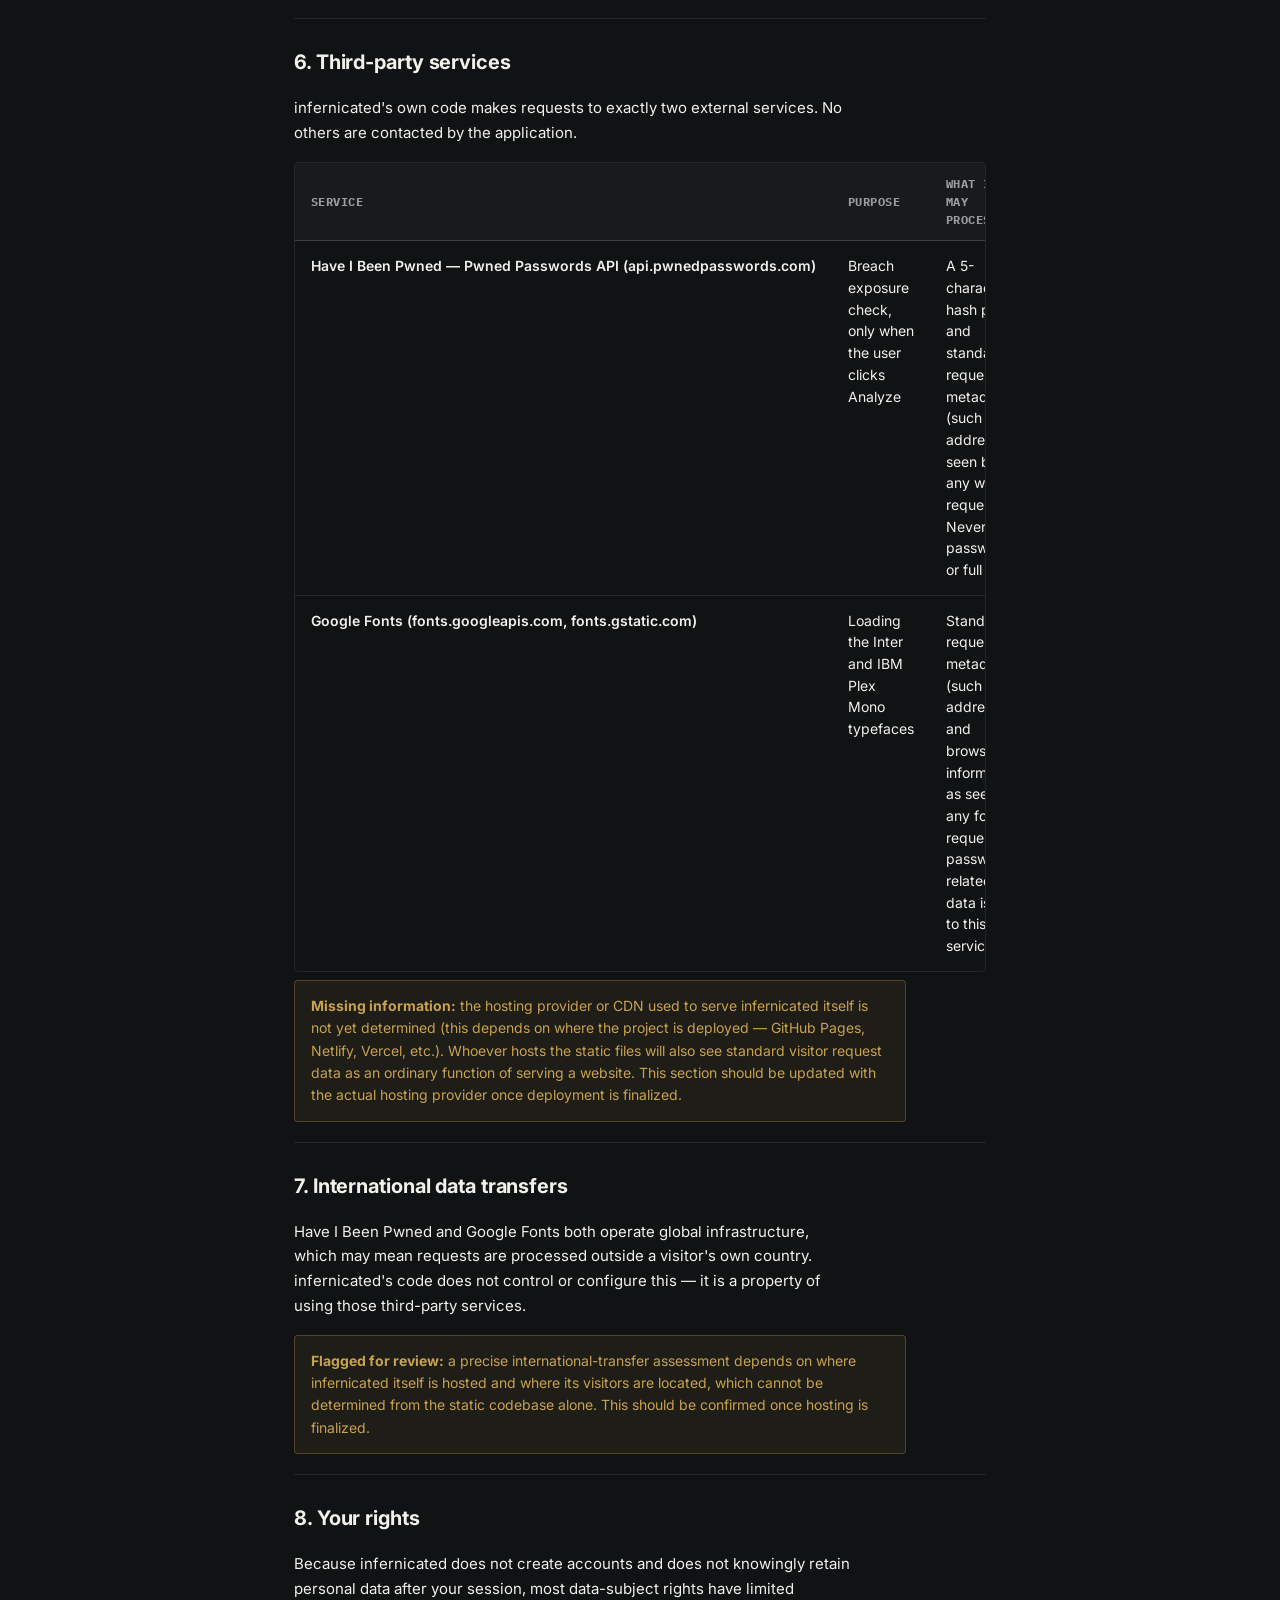
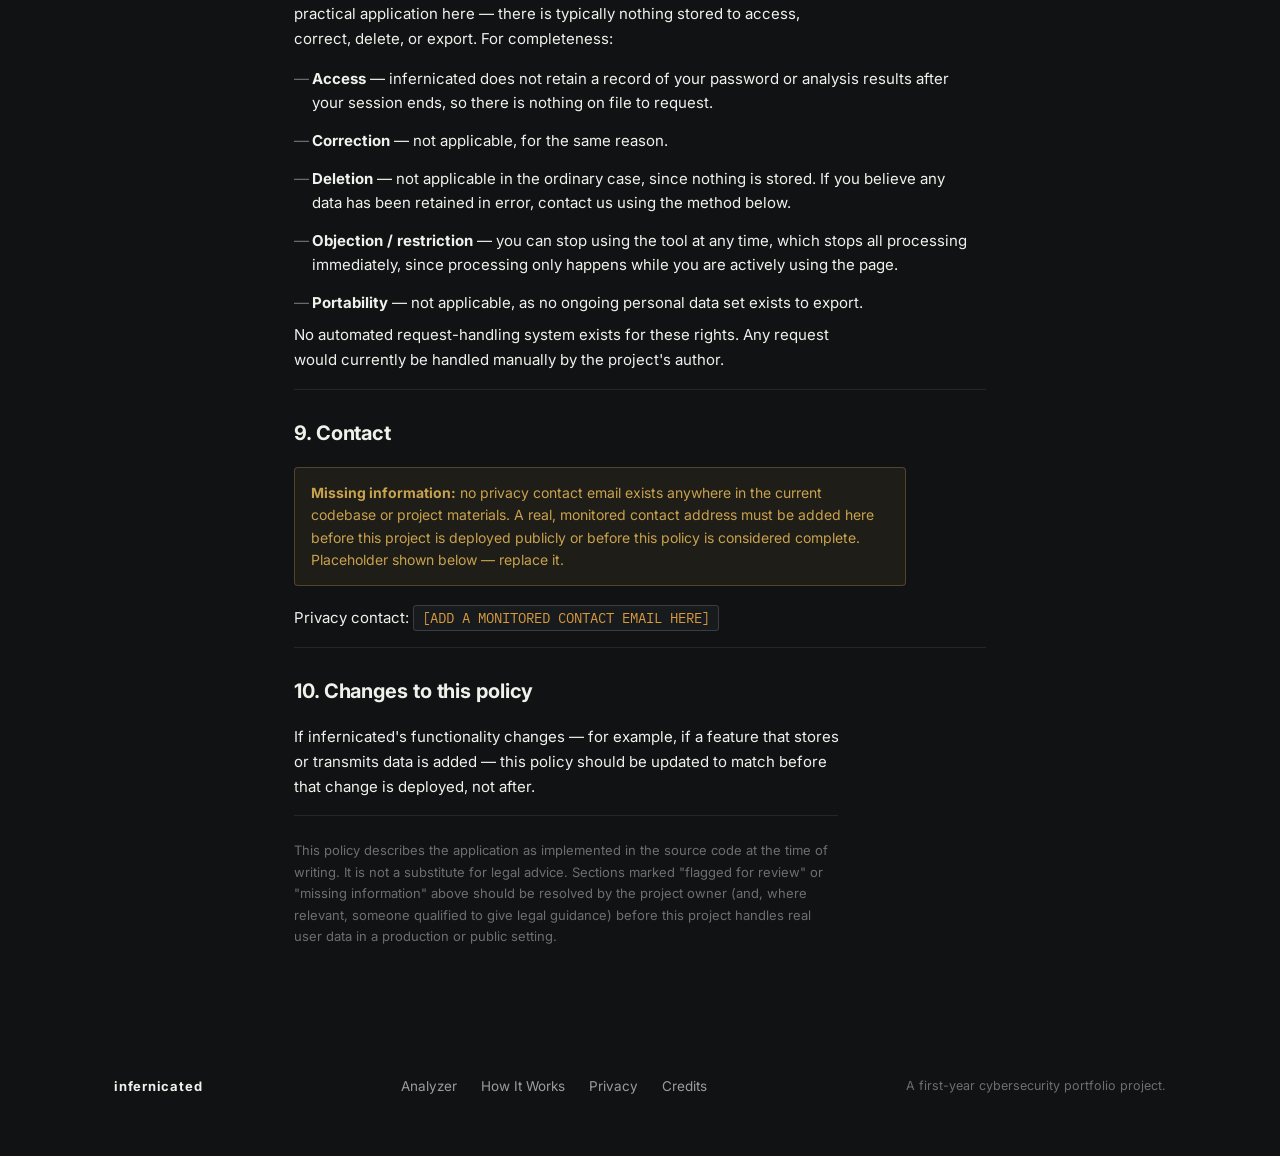
==== commit 1d32775b: "Update Infernicated" ====
--- a/privacy.html
+++ b/privacy.html
@@ -3,8 +3,8 @@
 <head>
 <meta charset="UTF-8" />
 <meta name="viewport" content="width=device-width, initial-scale=1.0" />
-<title>Privacy Policy of Infernified</title>
-<meta name="description" content="Infernified's privacy policy: what data is processed, what isn't, and why." />
+<title>Privacy Policy of infernicated</title>
+<meta name="description" content="infernicated's privacy policy: what data is processed, what isn't, and why." />
 <link rel="preconnect" href="https://fonts.googleapis.com">
 <link rel="preconnect" href="https://fonts.gstatic.com" crossorigin>
 <link href="https://fonts.googleapis.com/css2?family=Inter:wght@400;500;600;700&family=IBM+Plex+Mono:wght@400;500;600&display=swap" rel="stylesheet">
@@ -17,7 +17,7 @@
 <header class="site-header">
   <div class="header-inner">
     <a href="index.html" class="wordmark">
-      <span class="wordmark-name">INFERNIFIED</span>
+      <span class="wordmark-name">infernicated</span>
       <span class="wordmark-label">Password Security Analyzer</span>
     </a>
     <nav class="main-nav" aria-label="Primary">
@@ -43,9 +43,9 @@
   <section class="policy-hero">
     <div class="policy-inner">
       <p class="eyebrow">Privacy Policy</p>
-      <h1 class="policy-title">How Infernified handles data</h1>
+      <h1 class="policy-title">How infernicated handles data</h1>
       <p class="hero-sub">
-        Infernified is a static, client-side tool. This page describes, in detail
+        infernicated is a static, client-side tool. This page describes, in detail
         and without exaggeration, what happens to information when you use it.
       </p>
       <p class="policy-updated">Last updated: <span id="lastUpdated">17 August 2026</span></p>
@@ -85,14 +85,14 @@
 
       <h2 id="who-we-are">1. Who we are</h2>
       <p class="report-text">
-        Infernified is a student-built, open-source project. The codebase
+        infernicated is a student-built, open-source project. The codebase
         identifies its main author as:
       </p>
       <ul class="privacy-list">
         <li>Namish Yadav — Main Author / Lead Developer (GitHub: <a href="https://github.com/p3xz" target="_blank" rel="noopener noreferrer">@p3xz</a>)</li>
       </ul>
       <p class="report-text">
-        Infernified is not operated by a registered company or legal entity.
+        infernicated is not operated by a registered company or legal entity.
         No physical business address or corporate registration exists for this
         project.
       </p>
@@ -108,7 +108,7 @@
 
       <h2 id="what-data">2. What data is processed</h2>
       <p class="report-text">
-        Infernified has no accounts, no backend server, and no database. The
+        infernicated has no accounts, no backend server, and no database. The
         table below reflects exactly what the code does, checked directly
         against the source.
       </p>
@@ -136,11 +136,11 @@
             </tr>
             <tr>
               <td>IP address / standard request metadata</td>
-              <td>Not read, logged, or stored by Infernified's own code. As with any website, the network infrastructure serving the page (and the Have I Been Pwned API, and the Google Fonts CDN, when contacted) will ordinarily see a visitor's IP address as a normal part of handling an HTTP request — this is outside Infernified's code and depends on where it is hosted. See "Third-party services" below.</td>
+              <td>Not read, logged, or stored by infernicated's own code. As with any website, the network infrastructure serving the page (and the Have I Been Pwned API, and the Google Fonts CDN, when contacted) will ordinarily see a visitor's IP address as a normal part of handling an HTTP request — this is outside infernicated's code and depends on where it is hosted. See "Third-party services" below.</td>
             </tr>
             <tr>
               <td>Cookies</td>
-              <td>None are set by Infernified.</td>
+              <td>None are set by infernicated.</td>
             </tr>
             <tr>
               <td>Analytics / tracking</td>
@@ -148,7 +148,7 @@
             </tr>
             <tr>
               <td>Accounts, billing, support submissions</td>
-              <td>Not applicable — these features do not exist in Infernified.</td>
+              <td>Not applicable — these features do not exist in infernicated.</td>
             </tr>
           </tbody>
         </table>
@@ -173,7 +173,7 @@
 
       <h2 id="legal-basis">4. Legal basis</h2>
       <p class="report-text">
-        Infernified does not operate accounts, does not require sign-in, and
+        infernicated does not operate accounts, does not require sign-in, and
         does not knowingly retain personal data after a session ends. Because
         of that, most GDPR-style legal-basis categories (contract, consent,
         legal obligation) do not clearly apply, since there is no ongoing
@@ -188,7 +188,7 @@
       </p>
       <p class="policy-placeholder">
         <strong>Flagged for review:</strong> this is a reasonable
-        interpretation, not a legal determination. If Infernified is deployed
+        interpretation, not a legal determination. If infernicated is deployed
         in a context where GDPR, DPDP, or another privacy law formally
         applies, the legal basis should be confirmed by someone qualified to
         assess it against the actual deployment and jurisdiction, rather than
@@ -199,7 +199,7 @@
 
       <h2 id="storage">5. Cookies &amp; browser storage</h2>
       <p class="report-text">
-        Infernified does not use cookies, localStorage, sessionStorage, or
+        infernicated does not use cookies, localStorage, sessionStorage, or
         IndexedDB. This was verified directly against the source code, not
         assumed. No consent banner is shown, because there is nothing
         non-essential to consent to — adding one would misrepresent what the
@@ -210,7 +210,7 @@
 
       <h2 id="third-parties">6. Third-party services</h2>
       <p class="report-text">
-        Infernified's own code makes requests to exactly two external
+        infernicated's own code makes requests to exactly two external
         services. No others are contacted by the application.
       </p>
 
@@ -240,7 +240,7 @@
 
       <p class="policy-placeholder">
         <strong>Missing information:</strong> the hosting provider or CDN used
-        to serve Infernified itself is not yet determined (this depends on
+        to serve infernicated itself is not yet determined (this depends on
         where the project is deployed — GitHub Pages, Netlify, Vercel, etc.).
         Whoever hosts the static files will also see standard visitor request
         data as an ordinary function of serving a website. This section
@@ -254,12 +254,12 @@
       <p class="report-text">
         Have I Been Pwned and Google Fonts both operate global infrastructure,
         which may mean requests are processed outside a visitor's own
-        country. Infernified's code does not control or configure this — it
+        country. infernicated's code does not control or configure this — it
         is a property of using those third-party services.
       </p>
       <p class="policy-placeholder">
         <strong>Flagged for review:</strong> a precise international-transfer
-        assessment depends on where Infernified itself is hosted and where
+        assessment depends on where infernicated itself is hosted and where
         its visitors are located, which cannot be determined from the static
         codebase alone. This should be confirmed once hosting is finalized.
       </p>
@@ -268,13 +268,13 @@
 
       <h2 id="rights">8. Your rights</h2>
       <p class="report-text">
-        Because Infernified does not create accounts and does not knowingly
+        Because infernicated does not create accounts and does not knowingly
         retain personal data after your session, most data-subject rights
         have limited practical application here — there is typically nothing
         stored to access, correct, delete, or export. For completeness:
       </p>
       <ul class="privacy-list">
-        <li><strong>Access</strong> — Infernified does not retain a record of your password or analysis results after your session ends, so there is nothing on file to request.</li>
+        <li><strong>Access</strong> — infernicated does not retain a record of your password or analysis results after your session ends, so there is nothing on file to request.</li>
         <li><strong>Correction</strong> — not applicable, for the same reason.</li>
         <li><strong>Deletion</strong> — not applicable in the ordinary case, since nothing is stored. If you believe any data has been retained in error, contact us using the method below.</li>
         <li><strong>Objection / restriction</strong> — you can stop using the tool at any time, which stops all processing immediately, since processing only happens while you are actively using the page.</li>
@@ -303,7 +303,7 @@
 
       <h2 id="changes">10. Changes to this policy</h2>
       <p class="report-text">
-        If Infernified's functionality changes — for example, if a feature
+        If infernicated's functionality changes — for example, if a feature
         that stores or transmits data is added — this policy should be
         updated to match before that change is deployed, not after.
       </p>
@@ -324,7 +324,7 @@
 
 <footer class="site-footer">
   <div class="footer-inner">
-    <span class="wordmark-name wordmark-name--small">INFERNIFIED</span>
+    <span class="wordmark-name wordmark-name--small">infernicated</span>
     <nav class="footer-nav" aria-label="Footer">
       <a href="index.html#analyzer">Analyzer</a>
       <a href="index.html#how-it-works">How It Works</a>
--- a/style.css
+++ b/style.css
@@ -1,5 +1,5 @@
 /* ==========================================================
-   INFERNIFIED — Design Tokens
+   infernicated — Design Tokens
    ========================================================== */
 
 :root {
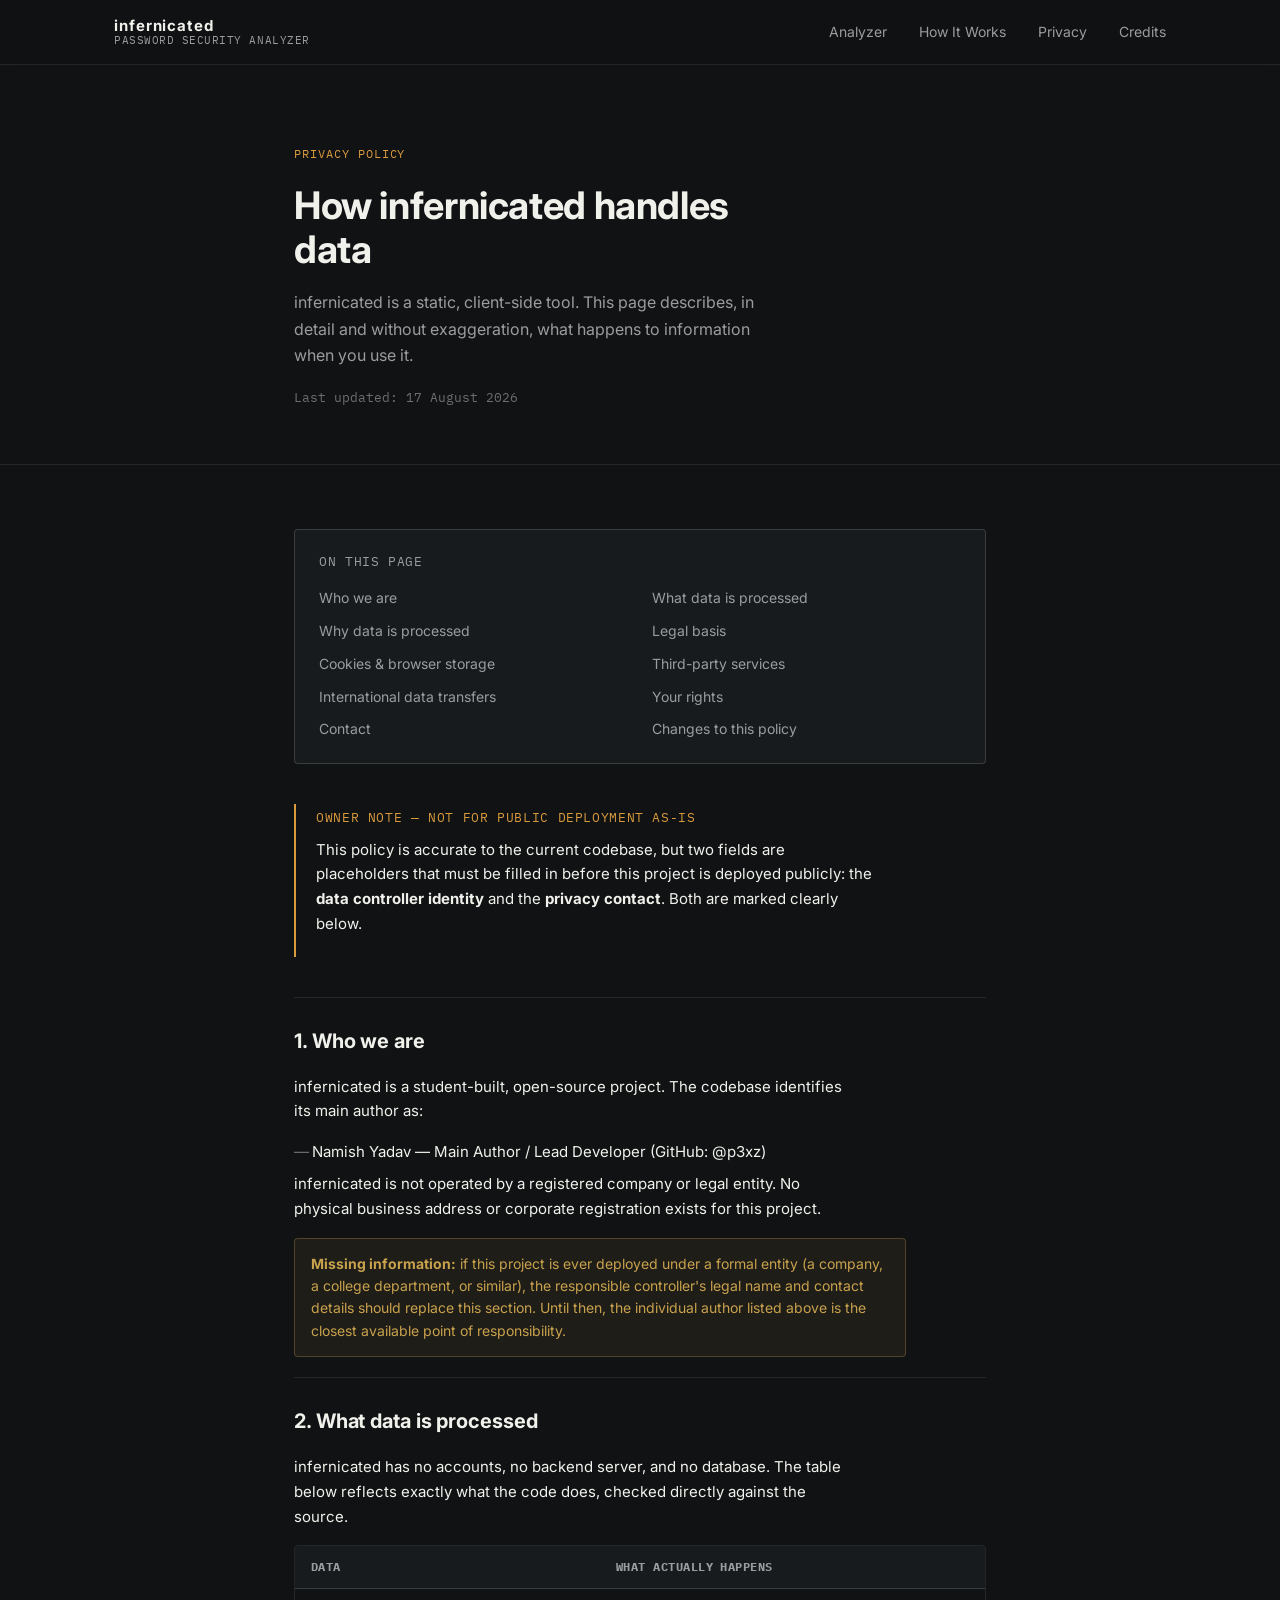
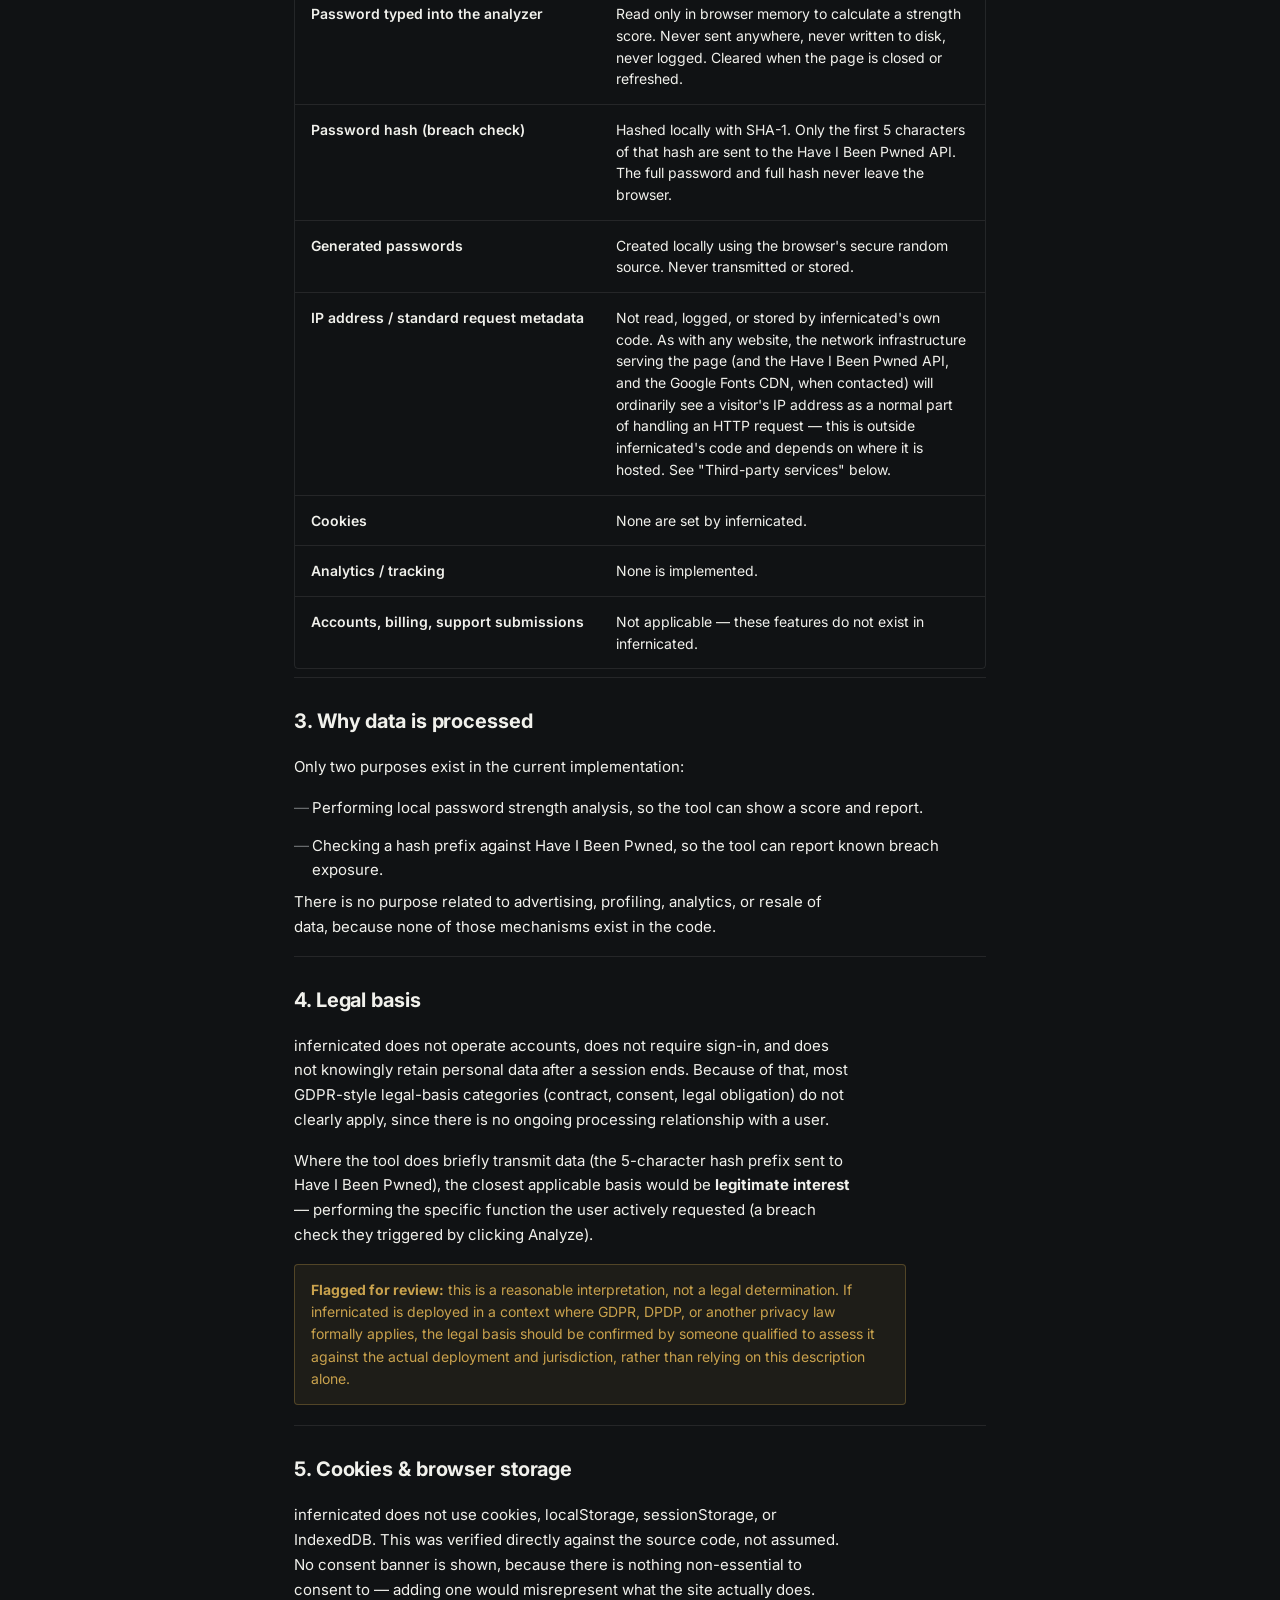
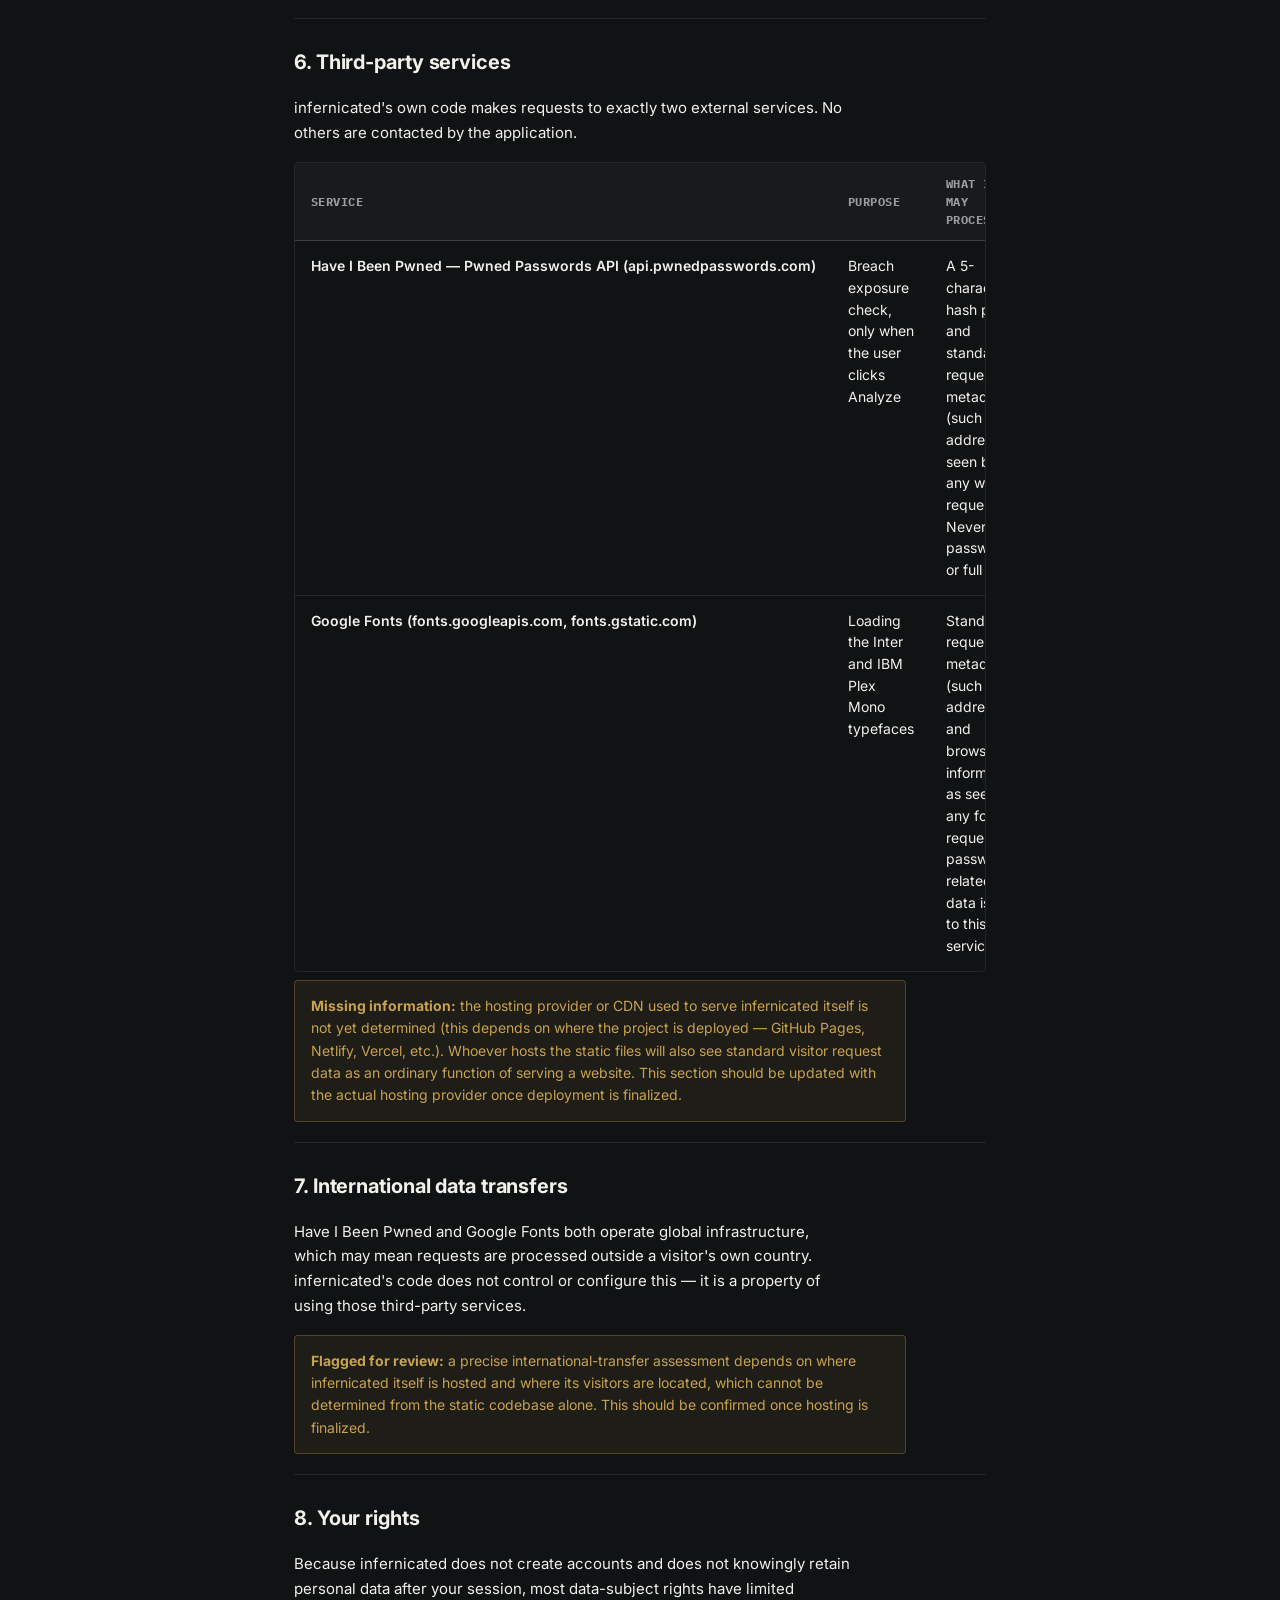
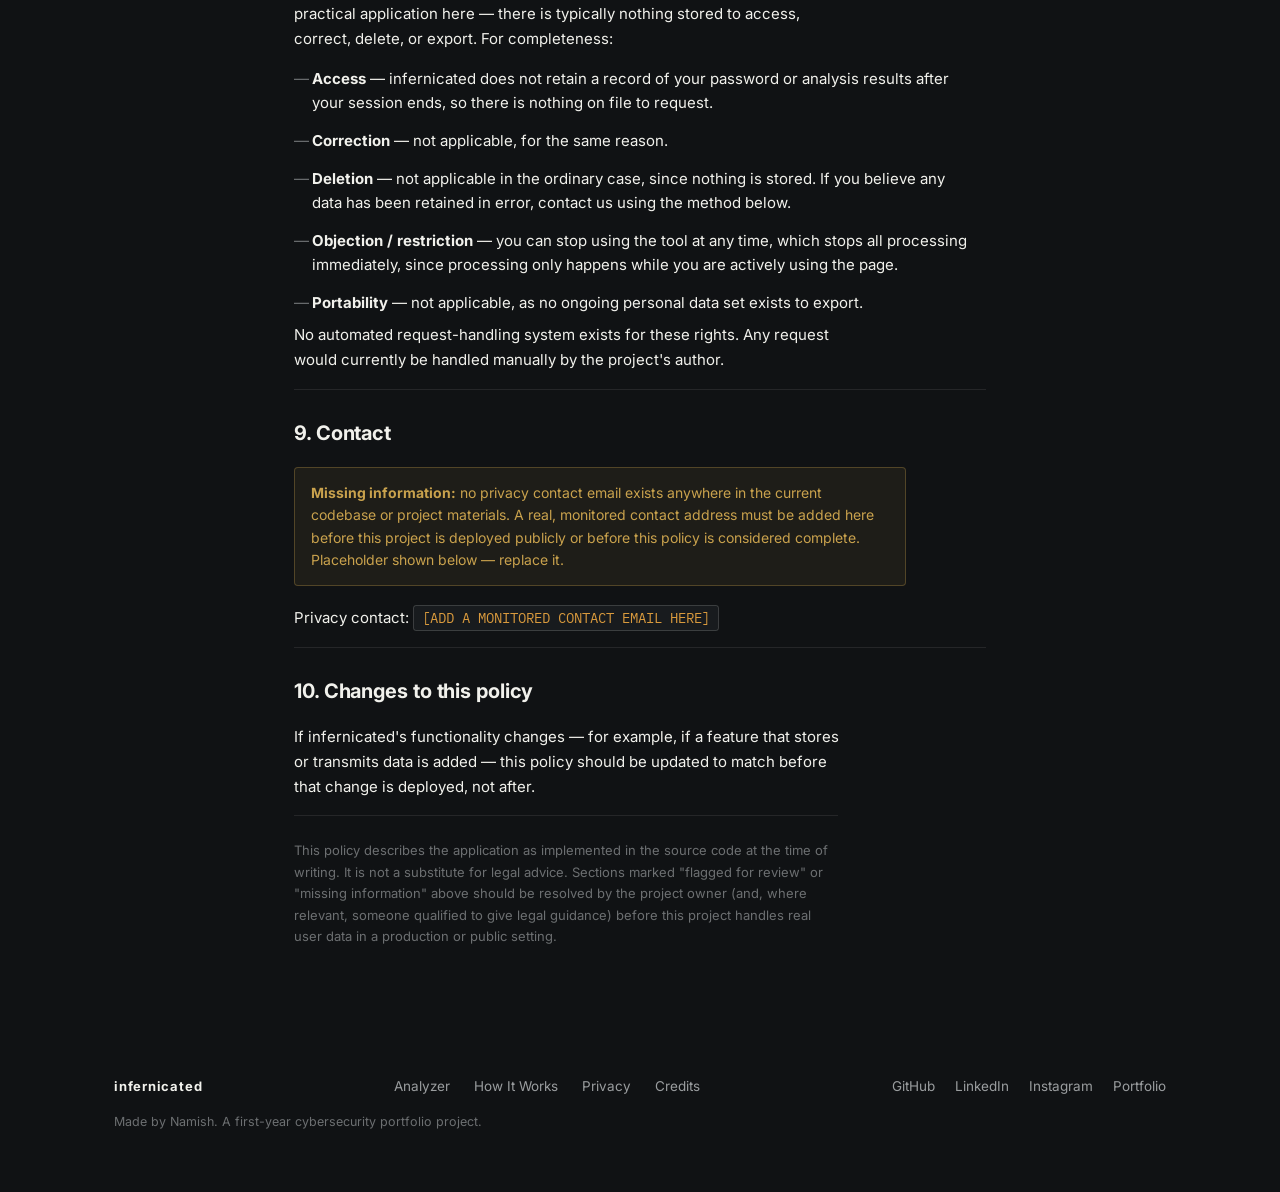
==== commit ec0d6f1a: "Add credits footer and social links - Footer now credits Namish with GitHub, LinkedIn, Instagram, Po" ====
--- a/privacy.html
+++ b/privacy.html
@@ -331,7 +331,13 @@
       <a href="privacy.html">Privacy</a>
       <a href="index.html#credits">Credits</a>
     </nav>
-    <p class="footer-note">A first-year cybersecurity portfolio project.</p>
+    <nav class="footer-socials" aria-label="Social">
+      <a href="https://github.com/p3xz" target="_blank" rel="noopener noreferrer">GitHub</a>
+      <a href="https://linkedin.com/in/namish-yadav-639769408" target="_blank" rel="noopener noreferrer">LinkedIn</a>
+      <a href="https://instagram.com/nam7sh" target="_blank" rel="noopener noreferrer">Instagram</a>
+      <a href="https://namishhh.vercel.app" target="_blank" rel="noopener noreferrer">Portfolio</a>
+    </nav>
+    <p class="footer-note">Made by Namish. A first-year cybersecurity portfolio project.</p>
   </div>
 </footer>
 
--- a/style.css
+++ b/style.css
@@ -991,6 +991,18 @@
 
 .footer-nav a:hover { color: var(--text-primary); }
 
+.footer-socials {
+  display: flex;
+  gap: 20px;
+}
+
+.footer-socials a {
+  font-size: 13.5px;
+  color: var(--text-secondary);
+}
+
+.footer-socials a:hover { color: var(--text-primary); }
+
 .footer-note {
   font-size: 12.5px;
   color: var(--text-tertiary);
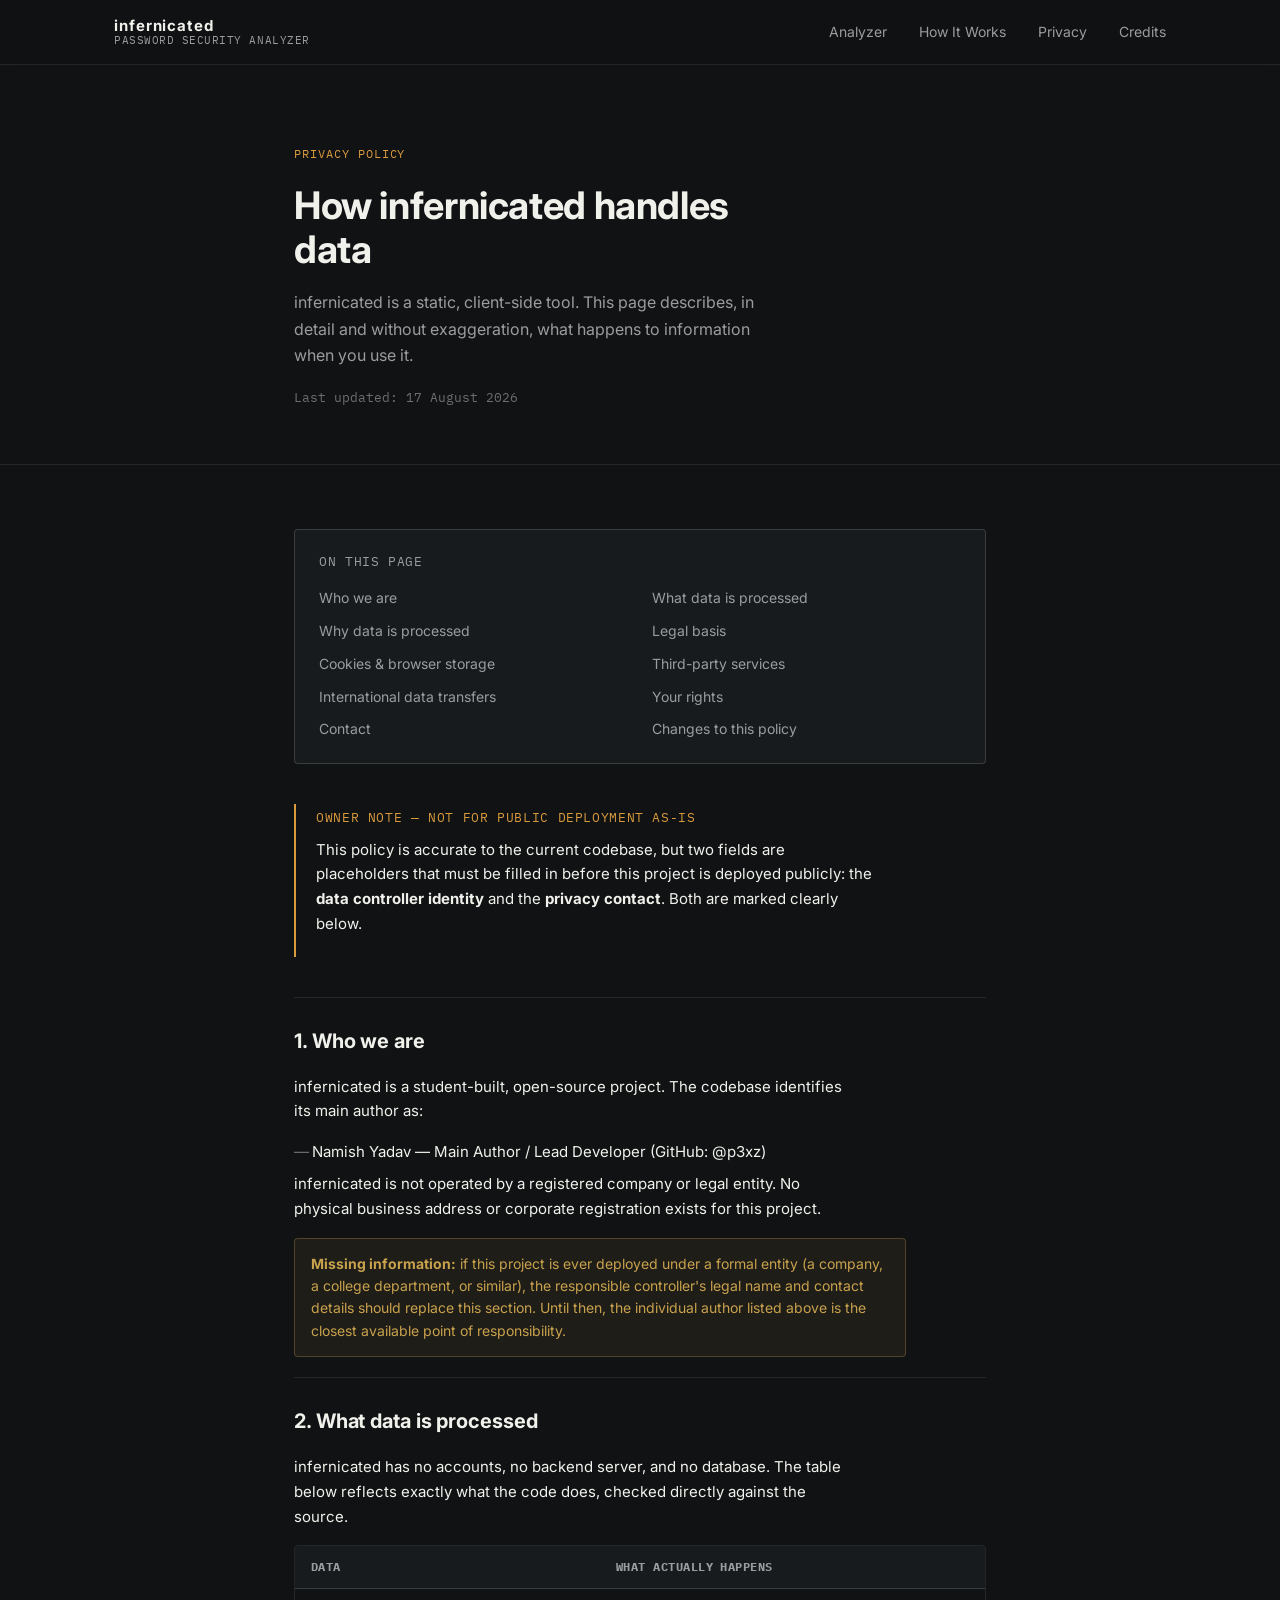
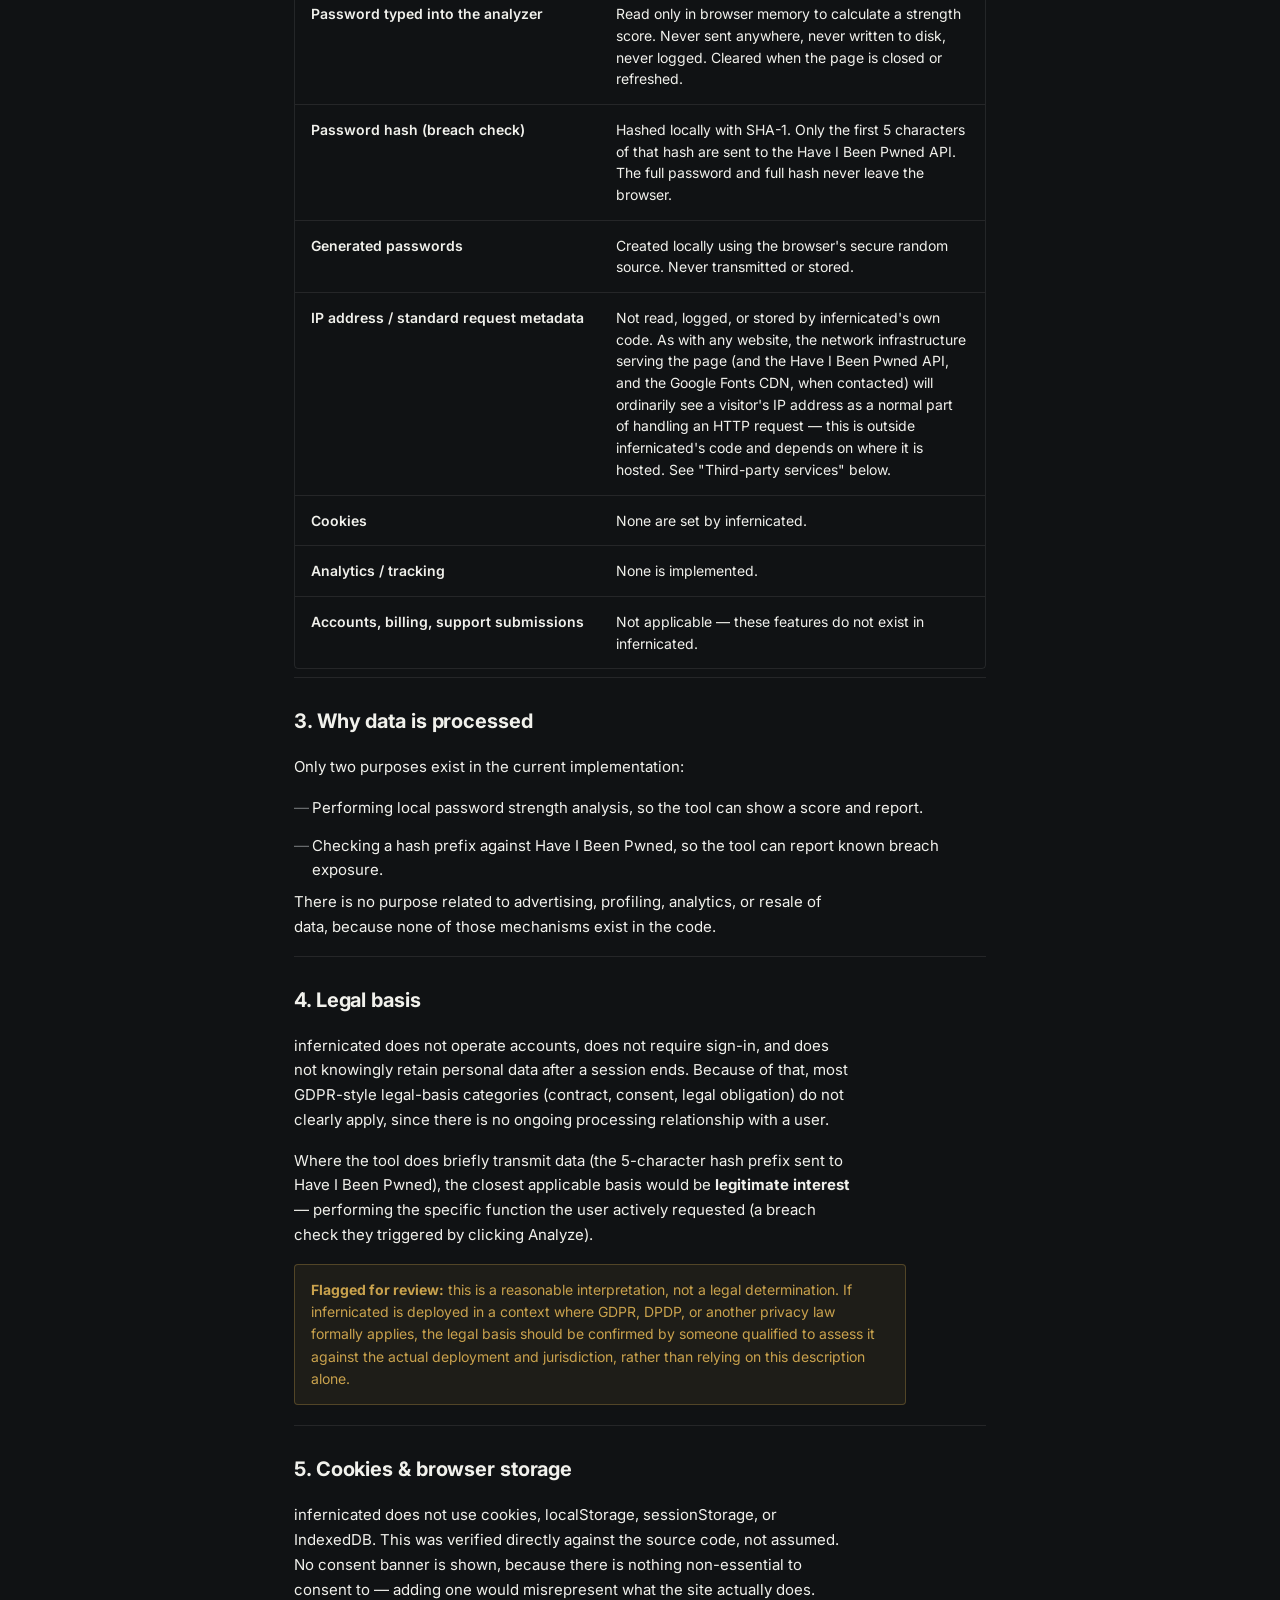
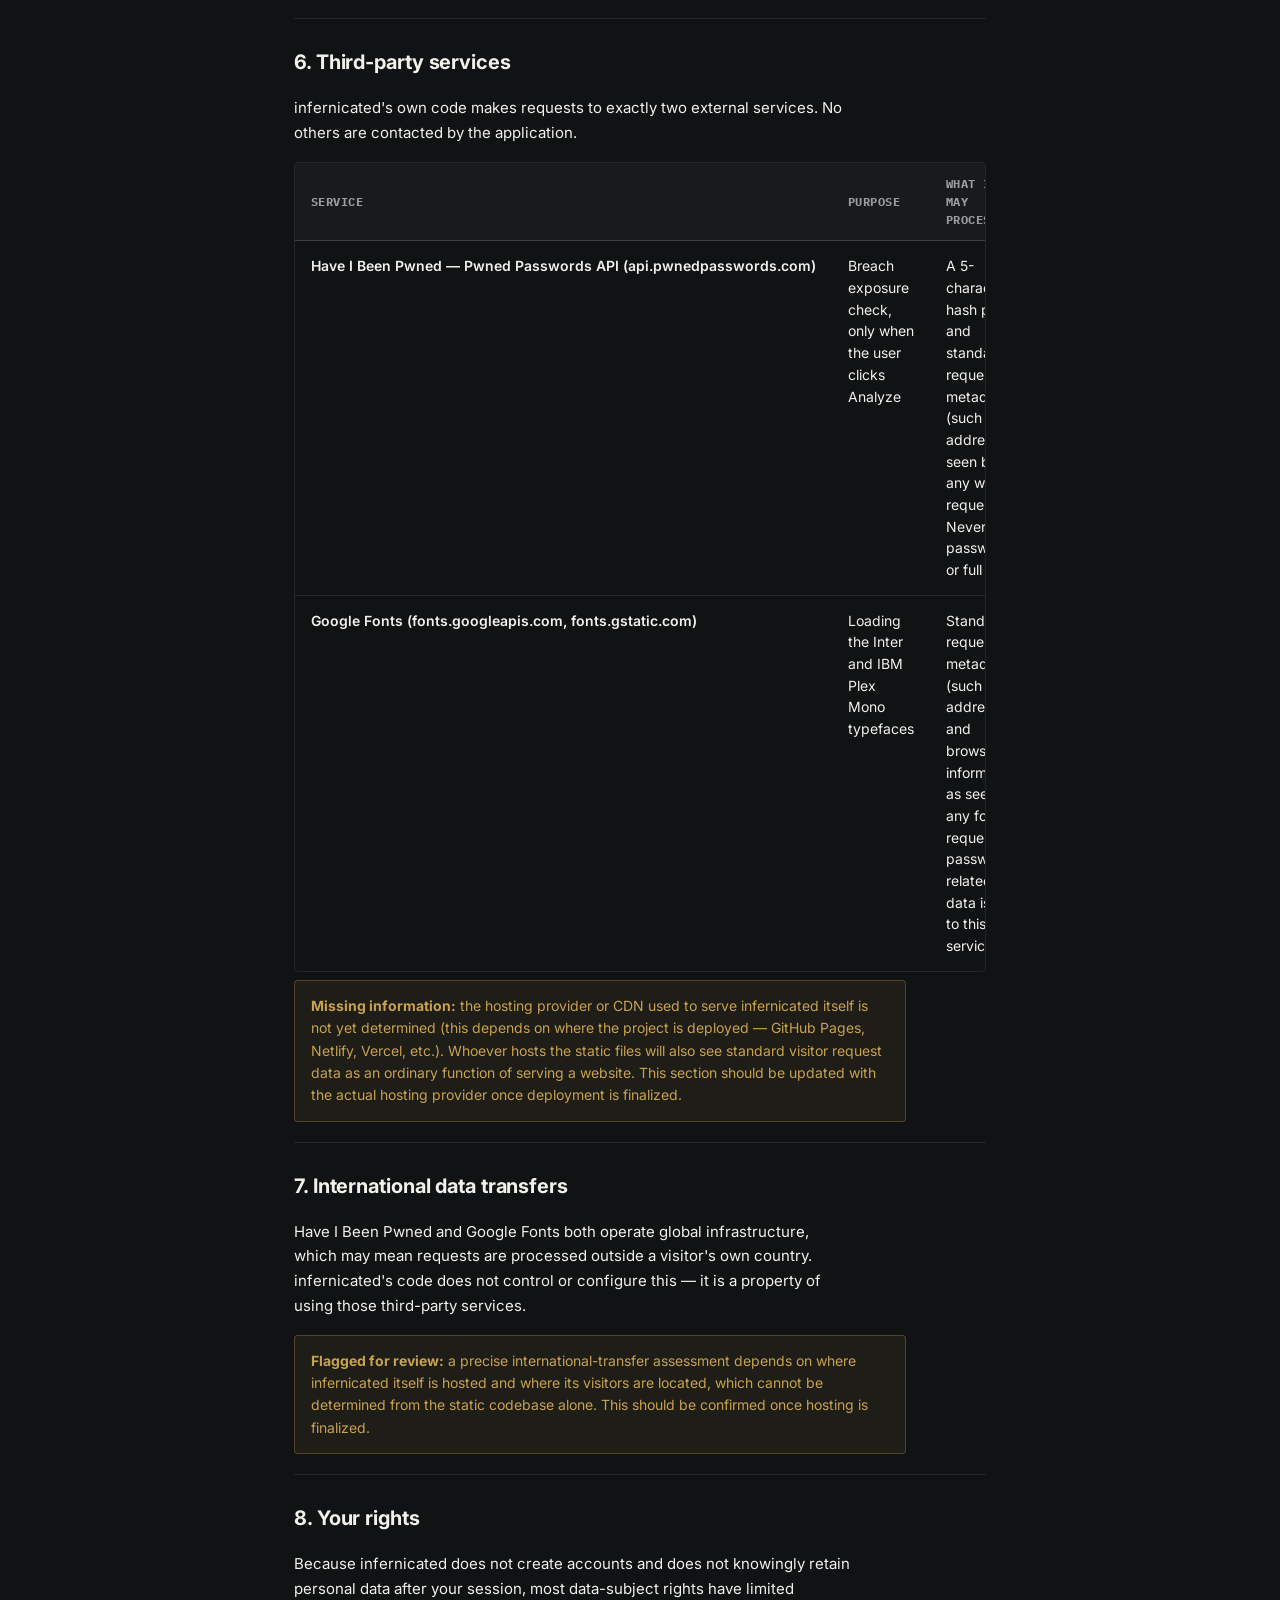
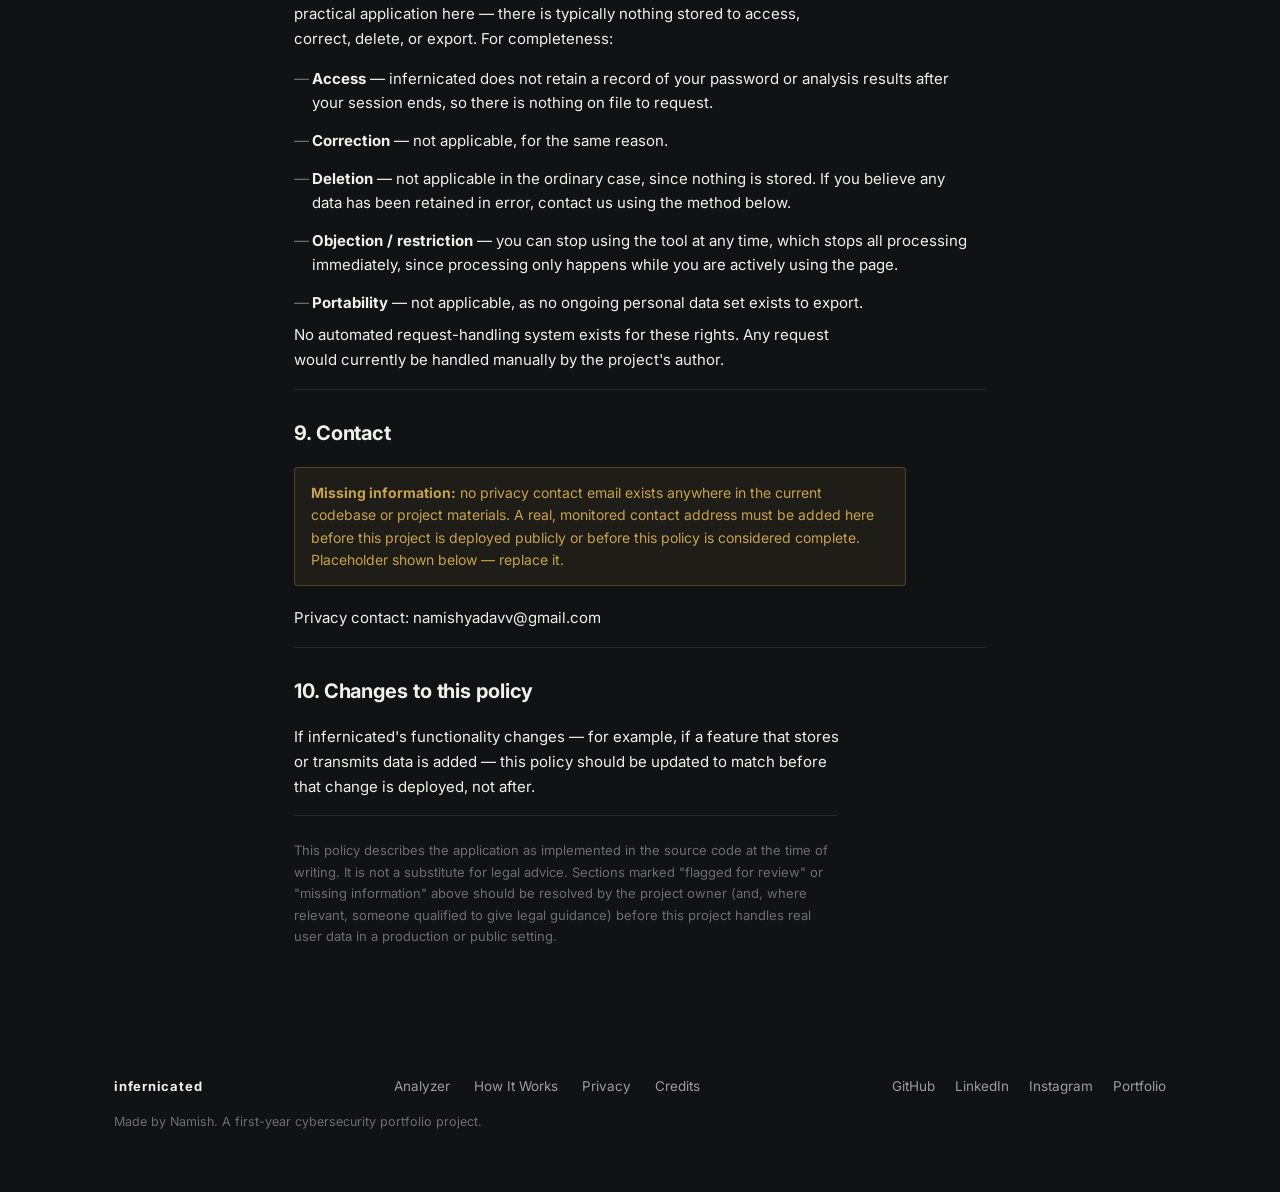
==== commit c8d8966d: "Restore analyzer app to index.html and add privacy contact email index.html was serving privacy poli" ====
--- a/privacy.html
+++ b/privacy.html
@@ -296,7 +296,7 @@
         Placeholder shown below — replace it.
       </p>
       <p class="report-text policy-contact-placeholder">
-        Privacy contact: <code>[ADD A MONITORED CONTACT EMAIL HERE]</code>
+        Privacy contact: <a href="mailto:namishyadavv@gmail.com">namishyadavv@gmail.com</a>
       </p>
 
       <hr class="divider" />
